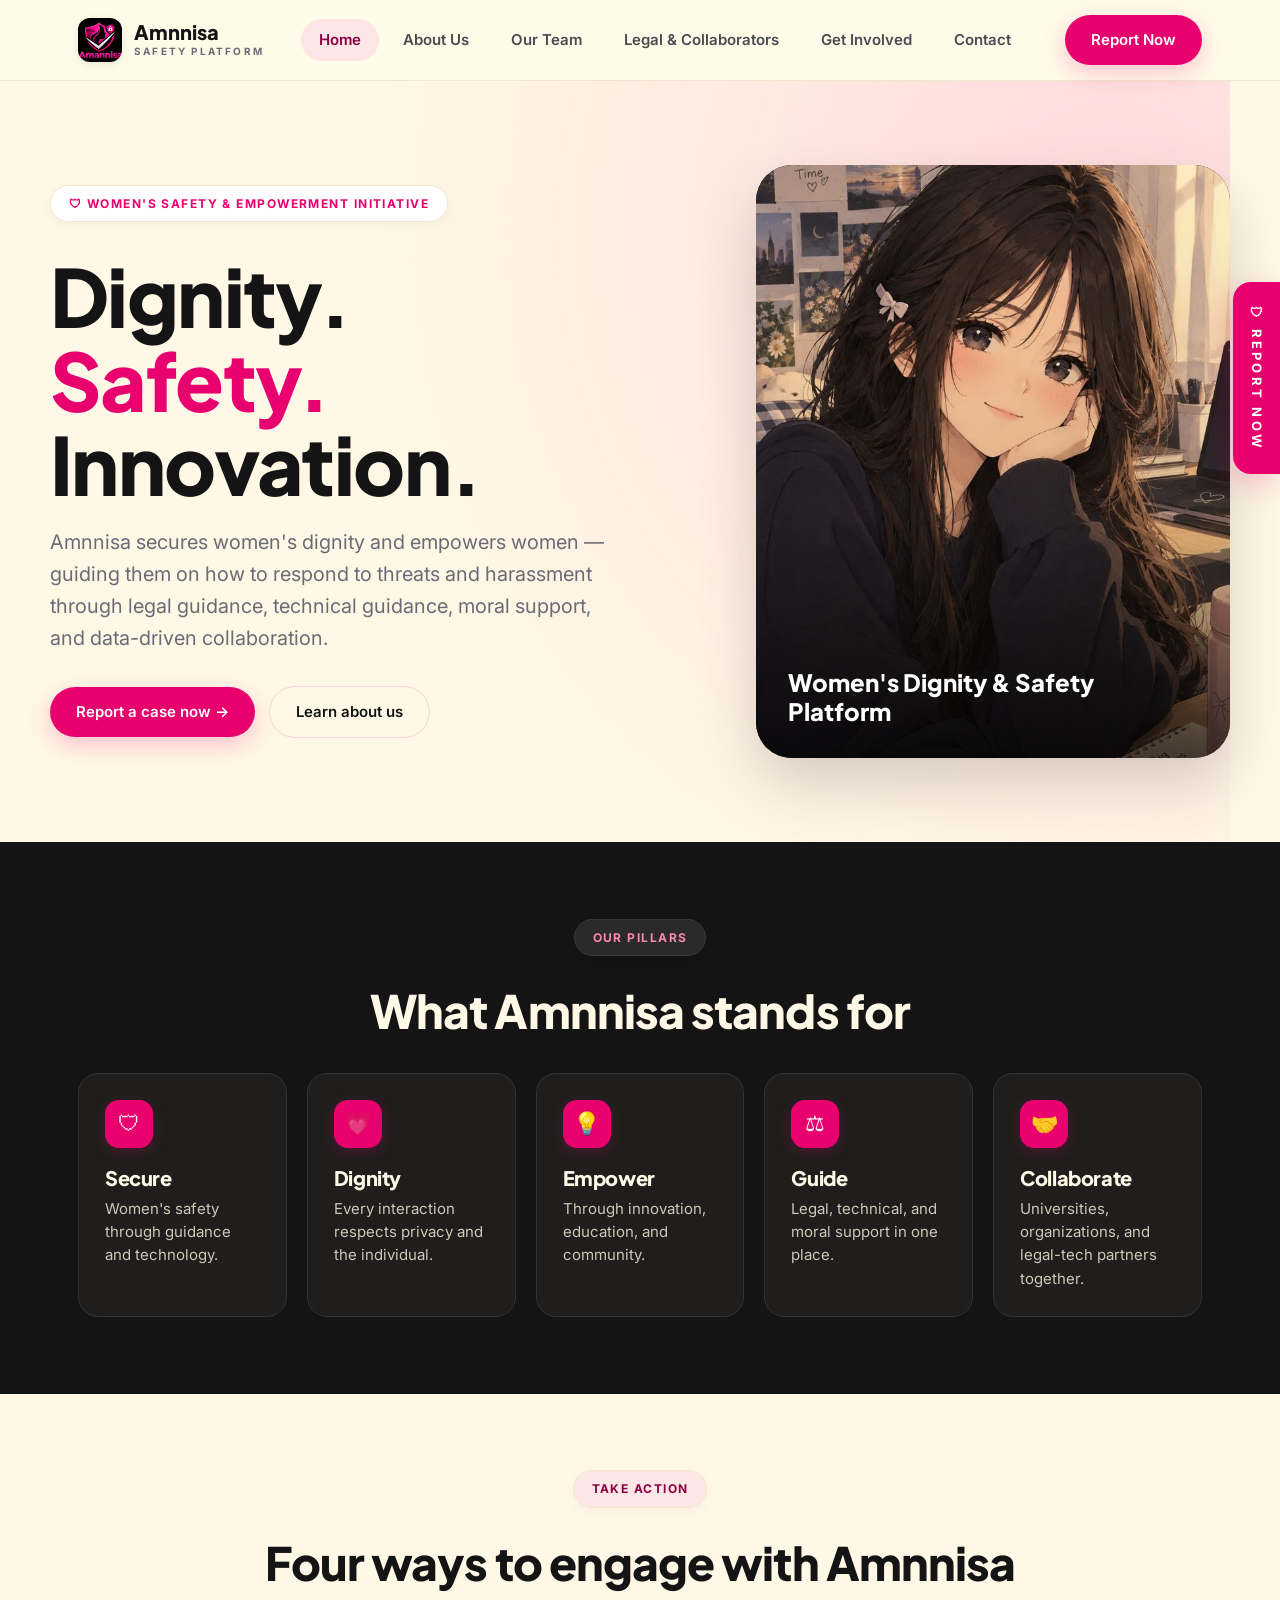
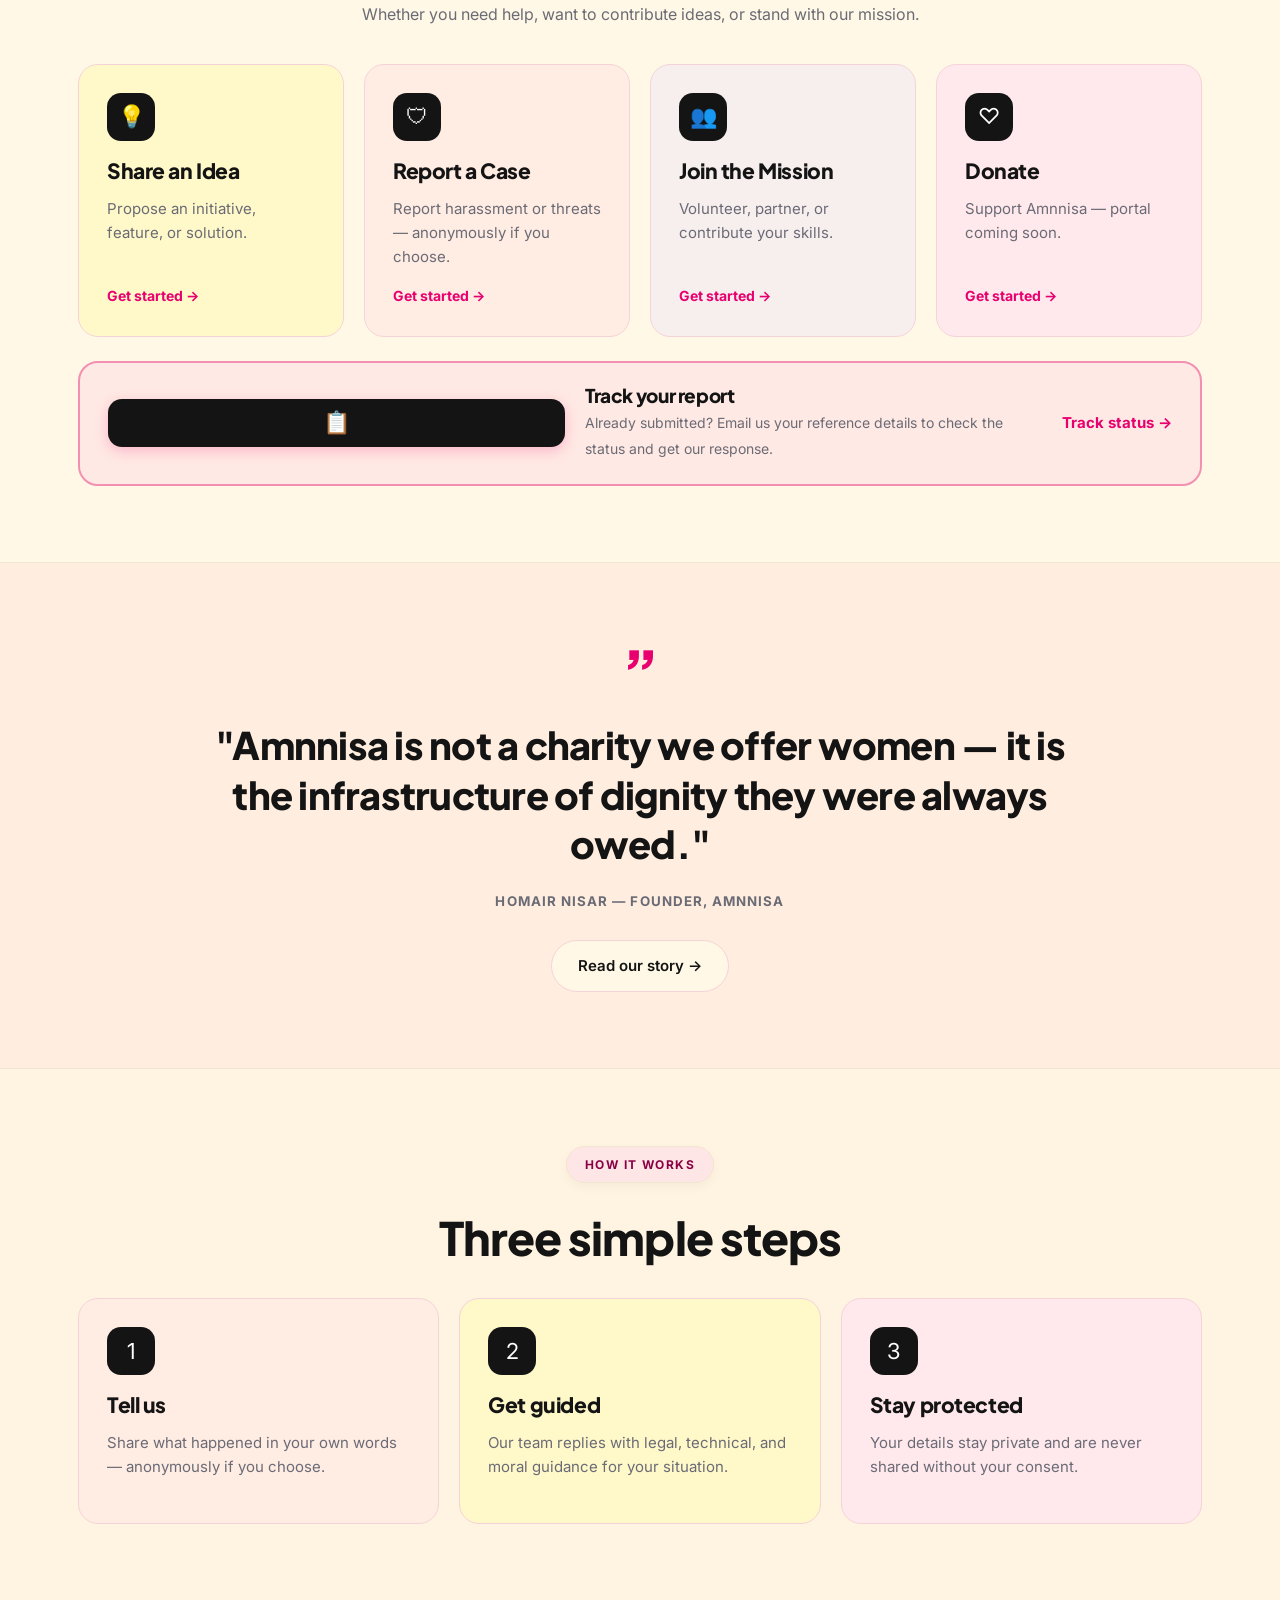
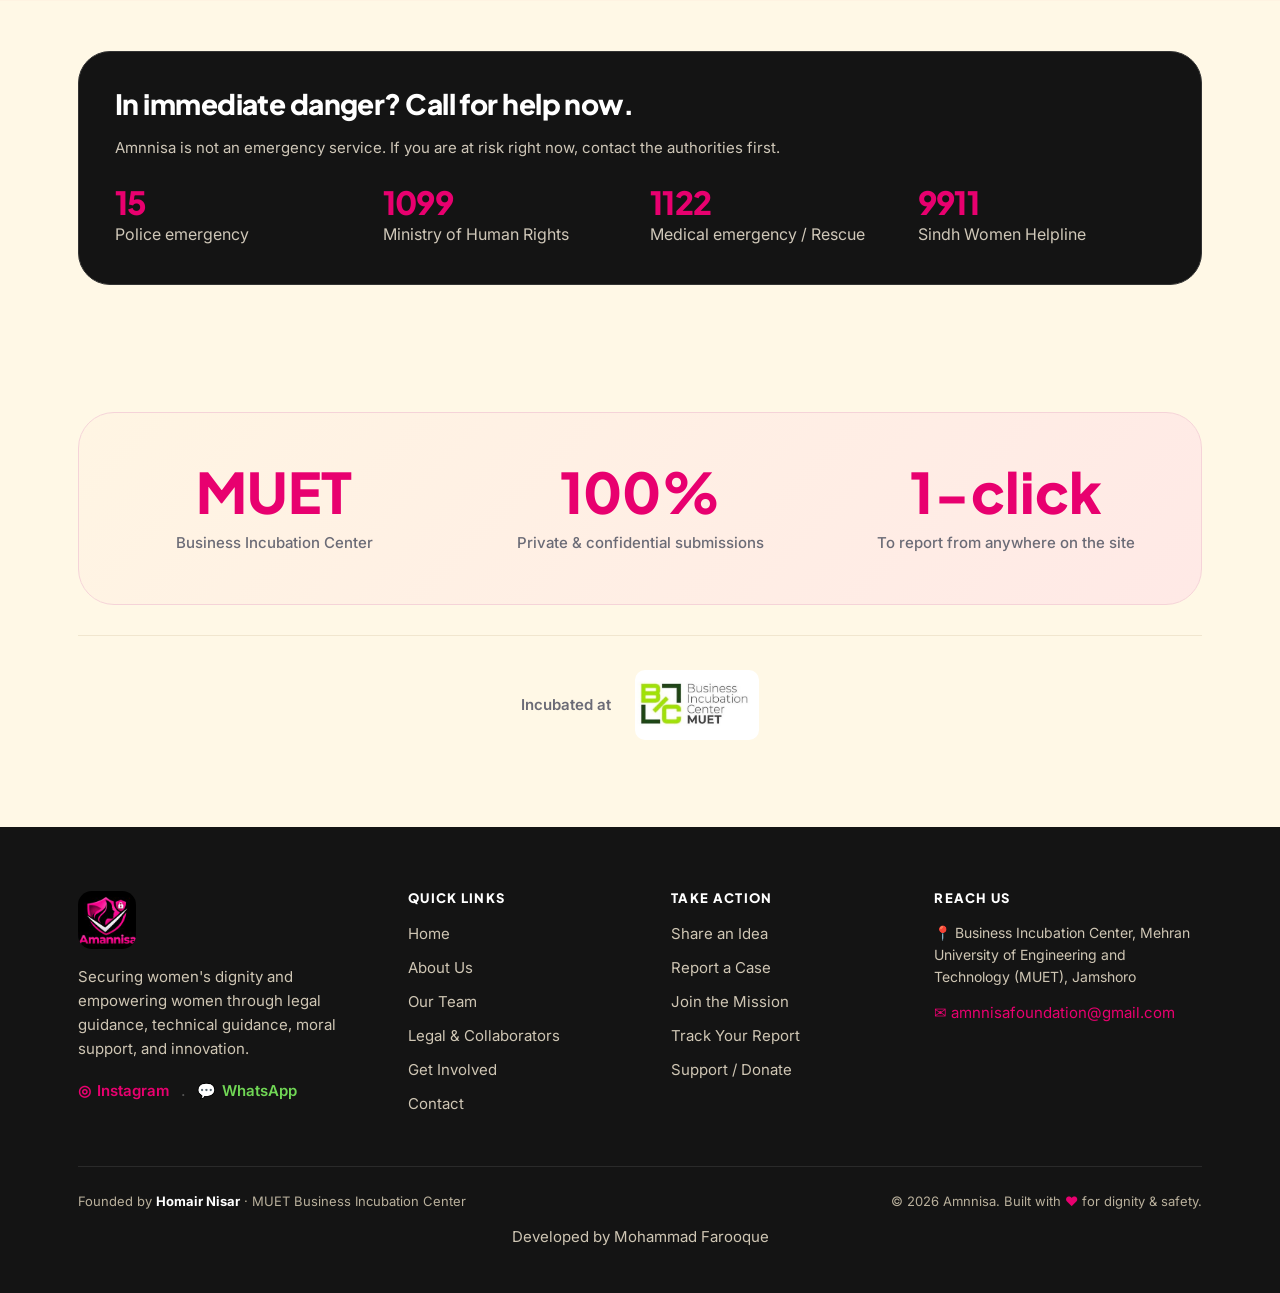
==== index.html @ 07dcab0a "Initial commit: Amnnisa Platform - Theme, Legal Team & Collaborators, Form Handlers & Documentation" ====
<!DOCTYPE html>
<html lang="en">
<head>
    <meta charset="UTF-8">
    <meta name="viewport" content="width=device-width, initial-scale=1.0, viewport-fit=cover">
    <title>Amnnisa — Women's Safety &amp; Empowerment Platform</title>
    <link rel="preconnect" href="https://fonts.googleapis.com">
    <link rel="preconnect" href="https://fonts.gstatic.com" crossorigin>
    <link href="https://fonts.googleapis.com/css2?family=Inter:wght@400;500;600;700&family=Plus+Jakarta+Sans:wght@600;700;800&display=swap" rel="stylesheet">
    <link rel="preconnect" href="https://fonts.googleapis.com">
    <link rel="preconnect" href="https://fonts.gstatic.com" crossorigin>
    <link rel="preload" as="image" href="assets/images/hero.jpg" fetchpriority="high">
    <link rel="stylesheet" href="assets/css/style.css">
</head>
<body>

<a class="screen-reader-text" href="#main-content" style="position:absolute;left:-9999px;top:auto;width:1px;height:1px;overflow:hidden;">Skip to content</a>

<header class="site-header">
    <div class="wrap bar">
        <a class="brand" href="#home" aria-label="Amnnisa Home">
            <img src="assets/images/logo.jpg" alt="Amnnisa Logo" width="44" height="44">
            <span>
                <b>Amnnisa</b>
                <small>SAFETY PLATFORM</small>
            </span>
        </a>

        <nav class="main-nav" id="nav" aria-label="Main Navigation">
            <a href="#home" class="on">Home</a>
            <a href="#about">About Us</a>
            <a href="#team">Our Team</a>
            <a href="#collaborators">Legal &amp; Collaborators</a>
            <a href="#involved">Get Involved</a>
            <a href="#contact">Contact</a>
        </nav>

        <div class="header-actions">
            <a class="btn" href="#report">Report Now</a>
            <button id="menu-toggle" aria-label="Toggle navigation menu" aria-expanded="false" aria-controls="nav">☰</button>
        </div>
    </div>
</header>

<a class="rn" href="#report" aria-label="Report a case securely">
    <span>🛡</span> REPORT NOW
</a>

<svg width="0" height="0" style="position:absolute" aria-hidden="true">
    <symbol id="art" viewBox="0 0 600 200">
        <rect width="600" height="200" rx="32" fill="#ffe1e6"/>
        <circle cx="70" cy="30" r="95" fill="#ffc2d4" opacity=".65"/>
        <circle cx="545" cy="175" r="110" fill="#f9a8c4" opacity=".55"/>
        <circle cx="300" cy="100" r="82" fill="none" stroke="#E8006F" stroke-opacity=".25" stroke-width="2"/>
        <circle cx="300" cy="100" r="62" fill="none" stroke="#E8006F" stroke-opacity=".35" stroke-width="2"/>
        <path d="M300 28 L358 50 V105 C358 140 334 160 300 172 C266 160 242 140 242 105 V50Z" fill="#E8006F"/>
        <path d="M300 134 C270 114 262 100 262 90 a17 17 0 0 1 38 -9 a17 17 0 0 1 38 9 c0 10 -8 24 -38 44z" fill="#fff8e6"/>
        <g fill="#E8006F" opacity=".5">
            <circle cx="150" cy="120" r="6"/>
            <circle cx="185" cy="80" r="4"/>
            <circle cx="450" cy="80" r="6"/>
            <circle cx="415" cy="128" r="4"/>
        </g>
    </symbol>
</svg>

<main id="main-content">
<!-- ==========================================
     PAGE 1: HOME
     ========================================== -->
<div class="pg on" id="p-home">
    <div class="wrap hero">
        <div>
            <span class="pill">🛡 Women's Safety &amp; Empowerment Initiative</span>
            <h1>Dignity.<br><span>Safety.</span><br>Innovation.</h1>
            <p>
                Amnnisa secures women's dignity and empowers women — guiding them on how to respond to threats and harassment through legal guidance, technical guidance, moral support, and data-driven collaboration.
            </p>
            <div class="hero-btns">
                <a class="btn" href="#report">Report a case now →</a>
                <a class="btn o" href="#about">Learn about us</a>
            </div>
        </div>

        <div class="photo-card">
            <img src="assets/images/hero.jpg" alt="Amnnisa Women's Safety Platform" fetchpriority="high" loading="eager" decoding="async" width="600" height="750">
            <div class="photo-card-overlay">
                <span>Women's Dignity &amp; Safety Platform</span>
            </div>
        </div>
    </div>

    <!-- 5 Pillars Section -->
    <section class="dark">
        <div class="wrap tc">
            <span class="pill">Our Pillars</span>
            <h2>What Amnnisa stands for</h2>
            
            <div class="g g5" style="text-align: left; margin-top: 36px;">
                <div class="pc">
                    <div class="ic">🛡</div>
                    <h3>Secure</h3>
                    <p>Women's safety through guidance and technology.</p>
                </div>
                <div class="pc">
                    <div class="ic">💗</div>
                    <h3>Dignity</h3>
                    <p>Every interaction respects privacy and the individual.</p>
                </div>
                <div class="pc">
                    <div class="ic">💡</div>
                    <h3>Empower</h3>
                    <p>Through innovation, education, and community.</p>
                </div>
                <div class="pc">
                    <div class="ic">⚖</div>
                    <h3>Guide</h3>
                    <p>Legal, technical, and moral support in one place.</p>
                </div>
                <div class="pc">
                    <div class="ic">🤝</div>
                    <h3>Collaborate</h3>
                    <p>Universities, organizations, and legal-tech partners together.</p>
                </div>
            </div>
        </div>
    </section>

    <!-- 4 Action Cards Section -->
    <section>
        <div class="wrap">
            <div class="tc">
                <span class="pill" style="background:#ffe6e6;color:#8a0044">Take Action</span>
                <h2>Four ways to engage with Amnnisa</h2>
                <p style="color:var(--mut);max-width:580px;margin:0 auto 36px">
                    Whether you need help, want to contribute ideas, or stand with our mission.
                </p>
            </div>

            <div class="g g4">
                <a class="card c1" href="#involved:idea">
                    <div class="ic">💡</div>
                    <h3>Share an Idea</h3>
                    <p>Propose an initiative, feature, or solution.</p>
                    <b class="a">Get started →</b>
                </a>
                <a class="card c2" href="#involved:case">
                    <div class="ic">🛡</div>
                    <h3>Report a Case</h3>
                    <p>Report harassment or threats — anonymously if you choose.</p>
                    <b class="a">Get started →</b>
                </a>
                <a class="card c3" href="#involved:join">
                    <div class="ic">👥</div>
                    <h3>Join the Mission</h3>
                    <p>Volunteer, partner, or contribute your skills.</p>
                    <b class="a">Get started →</b>
                </a>
                <a class="card c4" href="#involved:donate">
                    <div class="ic">♡</div>
                    <h3>Donate</h3>
                    <p>Support Amnnisa — portal coming soon.</p>
                    <b class="a">Get started →</b>
                </a>
            </div>

            <!-- Incident tracking row -->
            <a class="track" href="#involved:track">
                <div class="ic">📋</div>
                <div class="track-content">
                    <h3>Track your report</h3>
                    <span style="color:var(--mut)">Already submitted? Email us your reference details to check the status and get our response.</span>
                </div>
                <b class="a" style="color:var(--pink)">Track status →</b>
            </a>
        </div>
    </section>

    <!-- Founder Quote Section -->
    <section class="quote">
        <div class="wrap">
            <div class="h" style="font-size:64px;color:var(--pink);line-height:1">”</div>
            <h2>"Amnnisa is not a charity we offer women — it is the infrastructure of dignity they were always owed."</h2>
            <small style="letter-spacing:.08em;font-weight:700;color:var(--mut);text-transform:uppercase">
                HOMAIR NISAR — FOUNDER, AMNNISA
            </small>
            <br><br>
            <a class="btn o" href="#about">Read our story →</a>
        </div>
    </section>

    <!-- Three simple steps -->
    <section style="background:#fff3e2">
        <div class="wrap tc">
            <span class="pill" style="background:#ffe6e6;color:#8a0044">How it works</span>
            <h2>Three simple steps</h2>

            <div class="g g3" style="text-align:left;margin-top:34px">
                <div class="card c2" style="cursor:default">
                    <div class="ic">1</div>
                    <h3>Tell us</h3>
                    <p>Share what happened in your own words — anonymously if you choose.</p>
                </div>
                <div class="card c1" style="cursor:default">
                    <div class="ic">2</div>
                    <h3>Get guided</h3>
                    <p>Our team replies with legal, technical, and moral guidance for your situation.</p>
                </div>
                <div class="card c4" style="cursor:default">
                    <div class="ic">3</div>
                    <h3>Stay protected</h3>
                    <p>Your details stay private and are never shared without your consent.</p>
                </div>
            </div>
        </div>
    </section>

    <!-- Emergency Hotlines Notice -->
    <section style="padding: 50px 0">
        <div class="wrap">
            <div class="pc" style="background:var(--ink);border-radius:32px;padding:36px">
                <h3 style="font-size: clamp(22px, 3vw, 28px); color: #fff;">In immediate danger? Call for help now.</h3>
                <p style="margin: 8px 0 24px; color: #cfc7b8;">
                    Amnnisa is not an emergency service. If you are at risk right now, contact the authorities first.
                </p>
                <div class="g g4" style="grid-template-columns: repeat(auto-fit, minmax(200px, 1fr));">
                    <div>
                        <b class="h" style="font-size:32px;color:var(--pink)">15</b><br>
                        <span style="color:#cfc7b8">Police emergency</span>
                    </div>
                    <div>
                        <b class="h" style="font-size:32px;color:var(--pink)">1099</b><br>
                        <span style="color:#cfc7b8">Ministry of Human Rights</span>
                    </div>
                    <div>
                        <b class="h" style="font-size:32px;color:var(--pink)">1122</b><br>
                        <span style="color:#cfc7b8">Medical emergency / Rescue</span>
                    </div>
                    <div>
                        <b class="h" style="font-size:32px;color:var(--pink)">9911</b><br>
                        <span style="color:#cfc7b8">Sindh Women Helpline</span>
                    </div>
                </div>
            </div>
        </div>
    </section>

    <!-- Stats & Incubation -->
    <section>
        <div class="wrap">
            <div class="stats">
                <div>
                    <b>MUET</b>
                    <span>Business Incubation Center</span>
                </div>
                <div>
                    <b>100%</b>
                    <span>Private &amp; confidential submissions</span>
                </div>
                <div>
                    <b>1-click</b>
                    <span>To report from anywhere on the site</span>
                </div>
            </div>

            <div class="inc">
                <span>Incubated at</span>
                <img src="assets/images/bic-incubator.jpg" alt="Business Incubation Center, MUET Jamshoro" height="70">
            </div>
        </div>
    </section>
</div>

<!-- ==========================================
     PAGE 2: ABOUT US
     ========================================== -->
<div class="pg" id="p-about">
    <div class="wrap">
        <div class="ph">
            <span class="pill">About Us</span>
            <h1>Securing women's dignity</h1>
            <p>
                Amnnisa is a women's safety and empowerment initiative guiding women on how to respond to threats and harassment through legal, technical, and moral support. Founded by Homair Nisar and incubated at the MUET Business Incubation Center, Jamshoro. We combine empathetic guidance, technical countermeasures, and data-backed advocacy so no woman feels alone or unprotected.
            </p>
        </div>

        <div class="g g3" style="margin: 40px 0;">
            <div class="pc" style="background:#fff3e8;border-color:var(--line)">
                <div class="ic">⚖</div>
                <h3>Legal guidance</h3>
                <p style="color:var(--mut)">Clear direction on rights and the steps to take under the law.</p>
            </div>
            <div class="pc" style="background:#fff3e8;border-color:var(--line)">
                <div class="ic">💻</div>
                <h3>Technical guidance</h3>
                <p style="color:var(--mut)">Practical help for digital safety, account security, and evidence preservation.</p>
            </div>
            <div class="pc" style="background:#fff3e8;border-color:var(--line)">
                <div class="ic">💗</div>
                <h3>Moral support</h3>
                <p style="color:var(--mut)">A private, respectful space to be heard without judgment or exposure.</p>
            </div>
        </div>

        <!-- FAQ Accordion -->
        <div style="max-width:800px;margin:0 auto;padding-bottom:60px">
            <h2 class="tc" style="font-size:34px;margin-bottom:24px">Common questions</h2>
            
            <details class="box">
                <summary>Is my report really private?</summary>
                <p>Yes. You can report completely anonymously, and your identity is never exposed or shared without your explicit consent.</p>
            </details>

            <details class="box">
                <summary>Do I need proof to report?</summary>
                <p>No. Proof helps strengthen your case, but you can report first and our team will guide you on how to safely gather and preserve evidence.</p>
            </details>

            <details class="box">
                <summary>Is Amnnisa an emergency service?</summary>
                <p>No. If you are in immediate physical danger, please call police emergency 15 or 1122 right away before reaching out to us.</p>
            </details>

            <details class="box">
                <summary>Who can join the mission?</summary>
                <p>Students, volunteers, lawyers, technologists, and organizations passionate about women's safety are welcome to apply via our Get Involved section.</p>
            </details>
        </div>
    </div>
</div>

<!-- ==========================================
     PAGE 3: OUR TEAM
     ========================================== -->
<div class="pg" id="p-team">
    <div class="wrap">
        <div class="ph">
            <span class="pill">Our Team</span>
            <h1>The people behind Amnnisa</h1>
            <p>Students and professionals working together for women's dignity and safety.</p>
        </div>

        <!-- Founder & Vision Spotlight -->
        <div class="fnd">
            <div class="im">
                <img src="assets/images/founder-homair-nisar.jpg" alt="Homair Nisar - Founder, Amnnisa">
            </div>
            <div>
                <span class="pill" style="background:#ffe1e6">Founder &amp; Vision</span>
                <h2>Homair Nisar</h2>
                <b style="color:var(--pink);display:block;margin-bottom:12px;font-size:16px;">Founder, Amnnisa</b>
                <p>
                    Homair Nisar founded Amnnisa with a single conviction: that every woman deserves to walk through life with dignity, safety, and the full backing of her community. As a student-leader incubated at the MUET Business Incubation Center, he envisions Amnnisa as a bridge between immediate protection and systemic change — leveraging technology, legal literacy, and empathetic care to rewrite how society responds to harassment.
                </p>
            </div>
        </div>

        <!-- 6 Co-Founders Team Grid -->
        <div class="tm" style="padding-bottom: 60px;">
            <div class="tm-card">
                <div class="im">
                    <img src="assets/images/team-aliza-shah.jpg" alt="Aliza Shah">
                </div>
                <h3>Aliza Shah</h3>
                <p>Co-Founder</p>
                <small>Marketing &amp; PR</small>
            </div>

            <div class="tm-card">
                <div class="im">
                    <img src="assets/images/team-shanze-fatima.jpg" alt="Shanze Fatima">
                </div>
                <h3>Shanze Fatima</h3>
                <p>Co-Founder</p>
                <small>Legal &amp; Harassment Support</small>
            </div>

            <div class="tm-card">
                <div class="im">
                    <img src="assets/images/team-emaan-muneer.jpg" alt="Emaan Muneer">
                </div>
                <h3>Emaan Muneer</h3>
                <p>Co-Founder</p>
                <small>Team Management</small>
            </div>

            <div class="tm-card">
                <div class="im">
                    <img src="assets/images/team-khadija-soomro.jpg" alt="Khadija Soomro">
                </div>
                <h3>Khadija Soomro</h3>
                <p>Co-Founder</p>
                <small>Finance &amp; Logistics</small>
            </div>

            <div class="tm-card">
                <div class="im">
                    <img src="assets/images/team-humna-irfan.jpg" alt="Humna Irfan">
                </div>
                <h3>Humna Irfan</h3>
                <p>Co-Founder</p>
                <small>Chief Operating Officer</small>
            </div>

            <div class="tm-card">
                <div class="im">
                    <img src="assets/images/team-amna-korai.jpg" alt="Amna Korai">
                </div>
                <h3>Amna Korai</h3>
                <p>Co-Founder</p>
                <small>Social Media</small>
            </div>
        </div>

        <!-- Link to Legal Support & Collaborators -->
        <div style="text-align: center; margin-top: 10px; margin-bottom: 50px;">
            <a class="btn o" href="#collaborators" style="display: inline-flex; align-items: center; gap: 8px;">
                <span>⚖</span> Meet Our Legal Team &amp; Collaborators →
            </a>
        </div>
    </div>
</div>

<!-- ==========================================
     PAGE 3B: LEGAL TEAM, TEAM MEMBERS & COLLABORATORS
     ========================================== -->
<div class="pg" id="p-collaborators">
    <div class="wrap" style="padding-top: 40px; padding-bottom: 70px;">
        <div class="ph">
            <span class="pill">Legal &amp; Collaborators</span>
            <h1>Legal Support, Team &amp; Collaborators</h1>
            <p>Trusted advocates, dedicated society members, and collaborative partners advancing women's safety together.</p>
        </div>

        <div class="amn-jump-nav" aria-label="Section Quick Links">
            <a href="#legal-team" class="amn-jump-pill">⚖ Legal Team</a>
            <a href="#team-members" class="amn-jump-pill">👥 Team Members</a>
            <a href="#collaborators-section" class="amn-jump-pill">🤝 Collaborators</a>
        </div>

        <div class="amn-wrap">
            <!-- LEGAL TEAM -->
            <section class="amn-sec" id="legal-team">
                <span class="amn-tag">Legal Team</span>
                <h2>Legal Support <span>You Can Trust</span></h2>
                <p class="amn-sub">Our legal team guides survivors through reporting, rights and next steps with care, confidentiality and respect.</p>

                <div class="amn-grid amn-grid-legal">
                    <div class="amn-card">
                        <div class="amn-av">
                            <img src="assets/images/rabia.png" alt="Rabia Samo" loading="lazy" decoding="async" width="96" height="96">
                        </div>
                        <h3>Rabia Samo</h3>
                        <div class="amn-role">Advocate</div>
                        <p>15+ years of experience handling harassment cases.</p>
                    </div>
                    <div class="amn-card">
                        <div class="amn-av">
                            <img src="assets/images/afsheen.png" alt="Afsheen Naz Bhutto" loading="lazy" decoding="async" width="96" height="96">
                        </div>
                        <h3>Afsheen Naz Bhutto</h3>
                        <div class="amn-role">Advocate</div>
                        <p>15+ years of experience handling harassment cases.</p>
                    </div>
                </div>
                <div class="amn-note">
                    <span style="font-size: 20px; line-height: 1;">🛡️</span>
                    <div>
                        <strong>Confidential &amp; Safe:</strong> Amnnisa provides legal guidance and support. Every report is handled confidentially.
                    </div>
                </div>
            </section>

            <!-- TEAM MEMBERS -->
            <section class="amn-sec" id="team-members">
                <span class="amn-tag">Team Members</span>
                <h2>The People <span>Behind Amnnisa</span></h2>
                <p class="amn-sub">Dedicated members who volunteer their time, skills and heart to make women safer.</p>
                <div class="amn-grid">
                    <div class="amn-card">
                        <div class="amn-av">
                            <img src="assets/images/paras.png" alt="Paras Bhutto" loading="lazy" decoding="async" width="96" height="96">
                        </div>
                        <h3>Paras Bhutto</h3>
                        <div class="amn-role">Team Member</div>
                        <p>Official Amnnisa Society member</p>
                    </div>
                    <div class="amn-card">
                        <div class="amn-av">
                            <img src="assets/images/huzaifa.png" alt="Huzaifa Junejo" loading="lazy" decoding="async" width="96" height="96">
                        </div>
                        <h3>Huzaifa Junejo</h3>
                        <div class="amn-role">Team Member</div>
                        <p>Official Amnnisa Society member</p>
                    </div>
                    <div class="amn-card">
                        <div class="amn-av">
                            <img src="assets/images/umar.png" alt="Umar Qureshi" loading="lazy" decoding="async" width="96" height="96">
                        </div>
                        <h3>Umar Qureshi</h3>
                        <div class="amn-role">Team Member</div>
                        <p>Official Amnnisa Society member</p>
                    </div>
                    <div class="amn-card">
                        <div class="amn-av">
                            <img src="assets/images/younis.png" alt="Syed Younis Shah" loading="lazy" decoding="async" width="96" height="96">
                        </div>
                        <h3>Syed Younis Shah</h3>
                        <div class="amn-role">Team Member</div>
                        <p>Official Amnnisa Society member</p>
                    </div>
                    <div class="amn-card">
                        <div class="amn-av">
                            <img src="assets/images/aina.png" alt="Aina Syed" loading="lazy" decoding="async" width="96" height="96">
                        </div>
                        <h3>Aina Syed</h3>
                        <div class="amn-role">Team Member</div>
                        <p>Official Amnnisa Society member</p>
                    </div>
                </div>
            </section>

            <!-- COLLABORATORS -->
            <section class="amn-sec" id="collaborators-section">
                <span class="amn-tag">Collaborators</span>
                <h2>Our <span>Partners &amp; Collaborators</span></h2>
                <p class="amn-sub">Organizations and institutions that support Amnnisa's mission.</p>
                <div class="amn-collab">
                    <div class="amn-logo">
                        <img src="assets/images/draftify.png" alt="Draftify" loading="lazy" decoding="async" width="170" height="85" style="border-radius:18px">
                        <b>Draftify</b>
                        <small>Strategic Partner</small>
                    </div>
                    <div class="amn-logo">
                        <img src="assets/images/women.png" alt="WomenWheelz" loading="lazy" decoding="async" width="170" height="85">
                        <b>WomenWheelz</b>
                        <small>Collaborator &amp; Mobility Partner</small>
                    </div>
                    <div class="amn-logo">
                        <img src="assets/images/yen.png" alt="YEN" loading="lazy" decoding="async" width="170" height="85">
                        <b>YEN</b>
                        <small>Youth Empowerment Network</small>
                    </div>
                </div>
            </section>
        </div>
    </div>
</div>

<!-- ==========================================
     PAGE 4: GET INVOLVED
     ========================================== -->
<div class="pg" id="p-involved">
    <div class="wrap">
        <div class="ph">
            <span class="pill">Get Involved</span>
            <h1>Take a private, secure step</h1>
            <svg class="art" viewBox="0 0 600 200" role="img" aria-label="Shield and heart illustration" style="width:100%;max-width:760px;display:block;margin:28px auto 0;">
                <use href="#art"/>
            </svg>
        </div>

        <div class="tabs" id="tabs">
            <div class="tab on" data-t="idea">💡 Share an Idea</div>
            <div class="tab" data-t="case">🛡 Report a Case</div>
            <div class="tab" data-t="track">🔍 Track your Report</div>
            <div class="tab" data-t="join">👥 Join the Mission</div>
            <div class="tab" data-t="donate">♡ Donate</div>
        </div>

        <div id="panels" style="padding-bottom: 70px;">
            <!-- Tab 1: Share an Idea -->
            <div class="box" data-p="idea">
                <h2>Share an Idea</h2>
                <p>Have an initiative, feature, or solution in mind? Share it with us — anonymously if you prefer.</p>
                <form data-sub="Amnnisa – New idea">
                    <div class="an">
                        <span>
                            <b>Submit anonymously</b>
                            <small>Hide your name and contact from this submission.</small>
                        </span>
                        <input type="checkbox" name="_anon" aria-label="Submit anonymously">
                    </div>
                    <div class="fr">
                        <div>
                            <label>Name (optional)</label>
                            <input name="Name" placeholder="Your name">
                        </div>
                        <div>
                            <label>Email or contact</label>
                            <input name="Contact" placeholder="you@example.com">
                        </div>
                    </div>
                    <label>Idea category *</label>
                    <select name="Category" required>
                        <option value="">Choose a category</option>
                        <option>New feature</option>
                        <option>Awareness / education</option>
                        <option>Partnership</option>
                        <option>Other</option>
                    </select>
                    <label>Describe your idea *</label>
                    <textarea name="Idea" required placeholder="Share your idea, suggestion, or proposal in detail..."></textarea>
                    <br><br>
                    <button type="submit" class="btn full">Send idea</button>
                </form>
            </div>

            <!-- Tab 2: Report a Case -->
            <div class="box hide" data-p="case">
                <h2>Report a Case</h2>
                <p>Report harassment or threats. Your identity is protected by default.</p>
                <form data-sub="Amnnisa – Case report">
                    <div class="an">
                        <span>
                            <b>Report anonymously</b>
                            <small>No name or contact will be included — strongly recommended.</small>
                        </span>
                        <input type="checkbox" name="_anon" aria-label="Report anonymously">
                    </div>
                    <div class="fr">
                        <div>
                            <label>Name (optional)</label>
                            <input name="Name" placeholder="Your name">
                        </div>
                        <div>
                            <label>Contact (optional)</label>
                            <input name="Contact" placeholder="Email or phone">
                        </div>
                        <div>
                            <label>Type of incident *</label>
                            <select name="Incident type" required>
                                <option value="">Select type</option>
                                <option>Online harassment</option>
                                <option>Workplace / campus harassment</option>
                                <option>Stalking</option>
                                <option>Threats</option>
                                <option>Blackmail / extortion</option>
                                <option>Other</option>
                            </select>
                        </div>
                        <div>
                            <label>Urgency level</label>
                            <select name="Urgency">
                                <option value="">Select urgency</option>
                                <option>Low</option>
                                <option>Medium</option>
                                <option>High</option>
                                <option>Emergency</option>
                            </select>
                        </div>
                    </div>
                    <label>Location / Institution (optional)</label>
                    <input name="Location" placeholder="e.g. MUET Jamshoro, Online, Workplace name">
                    <label>What happened? *</label>
                    <textarea name="What happened" required placeholder="Describe the incident in your own words. Include dates and any context that helps us guide you..."></textarea>
                    <p style="font-size:13px;color:var(--mut);margin-top:8px">
                        📎 Have proof? Attach images, screenshots, or documents to the email that opens.
                    </p>
                    <div class="conf">
                        <b>Confidentiality guaranteed.</b> Reports are private. Your identity is never exposed without your explicit consent.
                    </div>
                    <button type="submit" class="btn full">🛡 Submit report securely</button>
                </form>
            </div>

            <!-- Tab 3: Track Report -->
            <div class="box hide" data-p="track">
                <h2>Track your private thread</h2>
                <p>Enter the reference details from your submission. We'll email you the status and any replies from our team.</p>
                <form data-sub="Amnnisa – Status request">
                    <label>Your reference (or the date and type of your report)</label>
                    <input name="Reference" required placeholder="AN-XXXX-XXXX">
                    <label>Your email *</label>
                    <input type="email" name="Reply to" required placeholder="you@example.com">
                    <br><br>
                    <button type="submit" class="btn full">Request update</button>
                </form>
            </div>

            <!-- Tab 4: Join the Mission -->
            <div class="box hide" data-p="join">
                <h2>Join the Mission</h2>
                <p>Volunteer, partner, or contribute your skills to Amnnisa.</p>
                <form data-sub="Amnnisa – Join the mission">
                    <div class="fr">
                        <div>
                            <label>Name *</label>
                            <input name="Name" required placeholder="Your full name">
                        </div>
                        <div>
                            <label>Email *</label>
                            <input type="email" name="Email" required placeholder="you@example.com">
                        </div>
                        <div>
                            <label>Phone</label>
                            <input name="Phone" placeholder="+92 3XX XXXXXXX">
                        </div>
                        <div>
                            <label>University / Organization</label>
                            <input name="Organization" placeholder="e.g. MUET, Sindh University">
                        </div>
                    </div>
                    <label>Area of interest</label>
                    <select name="Interest">
                        <option value="">How would you like to help?</option>
                        <option>Volunteer</option>
                        <option>Partnership</option>
                        <option>Tech / development</option>
                        <option>Legal support</option>
                        <option>Awareness / media</option>
                    </select>
                    <label>Tell us more</label>
                    <textarea name="Message" placeholder="Tell us about your background, skills, and why you want to support Amnnisa..."></textarea>
                    <br><br>
                    <button type="submit" class="btn full">Send application</button>
                </form>
            </div>

            <!-- Tab 5: Donate -->
            <div class="box hide" data-p="donate" style="text-align:center">
                <div class="ic" style="margin:auto auto 16px">♡</div>
                <span class="pill">Coming soon</span>
                <h2 style="margin:14px 0 8px">Donate</h2>
                <p style="max-width:540px;margin:0 auto 24px">
                    Our secure donation portal is being prepared. Leave your email and we'll notify you the moment it goes live so you can support our mission.
                </p>
                <form data-sub="Amnnisa – Donation notify" style="max-width:420px;margin:auto;text-align:left">
                    <label>Email</label>
                    <input type="email" name="Email" required placeholder="you@example.com">
                    <br><br>
                    <button type="submit" class="btn full">Notify me</button>
                </form>
            </div>
        </div>
    </div>
</div>

<!-- ==========================================
     PAGE 5: CONTACT
     ========================================== -->
<div class="pg" id="p-contact">
    <div class="wrap">
        <div class="ph">
            <span class="pill">Contact</span>
            <h1>Get in touch</h1>
            <svg class="art" viewBox="0 0 600 200" role="img" aria-label="Shield and heart illustration" style="width:100%;max-width:760px;display:block;margin:28px auto 0;">
                <use href="#art"/>
            </svg>
        </div>

        <div class="cg" style="padding: 36px 0 70px;">
            <div class="box" style="margin:0;max-width:none">
                <h2>Send a message</h2>
                <p>Name is optional — leave it blank to stay anonymous.</p>
                <form data-sub="Amnnisa – Contact message">
                    <div class="fr">
                        <div>
                            <label>Name (optional)</label>
                            <input name="Name" placeholder="Your name">
                        </div>
                        <div>
                            <label>Email *</label>
                            <input type="email" name="Email" required placeholder="you@example.com">
                        </div>
                    </div>
                    <label>Message *</label>
                    <textarea name="Message" required placeholder="How can we help? Tell us what you need or what questions you have..."></textarea>
                    <br><br>
                    <button type="submit" class="btn full">🛡 Send securely</button>
                </form>
            </div>

            <div>
                <a class="ci" style="background:#ffece3" href="https://www.instagram.com/amannisa_pk" target="_blank" rel="noopener noreferrer">
                    <div class="ic">◎</div>
                    <div>
                        <b>Instagram</b><br>
                        <span style="color:var(--pink)">@amannisa_pk</span>
                    </div>
                </a>

                <a class="ci" style="background:#f4ffe9" href="https://whatsapp.com/channel/0029Vb7sh2jI7BeKLp1uf13O" target="_blank" rel="noopener noreferrer">
                    <div class="ic">💬</div>
                    <div>
                        <b>WhatsApp Channel</b><br>
                        <span style="color:#25d366;font-weight:600">Join our channel</span>
                    </div>
                </a>

                <div class="ci" style="flex-direction:column;align-items:flex-start">
                    <div class="ic" style="background:#ffe6e6">✉</div>
                    <b>Email</b>
                    <a style="color:var(--pink);word-break:break-all;" href="mailto:amnnisafoundation@gmail.com">amnnisafoundation@gmail.com</a>
                </div>

                <div class="ci dk">
                    <div class="ic">📍</div>
                    <b>Location</b>
                    <span style="color:#cfc6b4;font-size:14px;line-height:1.5;margin-top:4px;">
                        Business Incubation Center, Mehran University of Engineering and Technology (MUET), Jamshoro
                    </span>
                </div>
            </div>
        </div>
    </div>
</div>

</main>

<footer class="site-footer">
    <div class="wrap">
        <div class="fg">
            <div>
                <img class="footer-logo" src="assets/images/logo.jpg" alt="Amnnisa Logo" width="58" height="58">
                <p style="font-size: 15px; line-height: 1.6; color: #cfc6b4; margin-bottom: 18px;">
                    Securing women's dignity and empowering women through legal guidance, technical guidance, moral support, and innovation.
                </p>
                <div style="display: flex; gap: 12px; align-items: center;">
                    <a href="https://www.instagram.com/amannisa_pk" target="_blank" rel="noopener noreferrer" style="display: inline-flex; align-items: center; gap: 6px; color: var(--pink); font-weight: 600;">
                        <span>◎</span> Instagram
                    </a>
                    <span style="color: #555;">·</span>
                    <a href="https://whatsapp.com/channel/0029Vb7sh2jI7BeKLp1uf13O" target="_blank" rel="noopener noreferrer" style="display: inline-flex; align-items: center; gap: 6px; color: #70d655; font-weight: 600;">
                        <span>💬</span> WhatsApp
                    </a>
                </div>
            </div>

            <div>
                <h4>Quick Links</h4>
                <a href="#home">Home</a>
                <a href="#about">About Us</a>
                <a href="#team">Our Team</a>
                <a href="#collaborators">Legal &amp; Collaborators</a>
                <a href="#involved">Get Involved</a>
                <a href="#contact">Contact</a>
            </div>

            <div>
                <h4>Take Action</h4>
                <a href="#involved:idea">Share an Idea</a>
                <a href="#involved:case">Report a Case</a>
                <a href="#involved:join">Join the Mission</a>
                <a href="#involved:track">Track Your Report</a>
                <a href="#involved:donate">Support / Donate</a>
            </div>

            <div>
                <h4>Reach Us</h4>
                <p style="font-size: 14px; color: #cfc6b4; line-height: 1.6; margin-bottom: 12px;">
                    📍 Business Incubation Center, Mehran University of Engineering and Technology (MUET), Jamshoro
                </p>
                <a href="mailto:amnnisafoundation@gmail.com" style="color: var(--pink); word-break: break-all;">
                    ✉ amnnisafoundation@gmail.com
                </a>
            </div>
        </div>

        <div class="fb">
            <span>
                Founded by <strong style="color: #ffffff;">Homair Nisar</strong> · MUET Business Incubation Center
            </span>
            <span>
                &copy; 2026 Amnnisa. Built with <span style="color: var(--pink);">&hearts;</span> for dignity &amp; safety.
            </span>
        </div>
        <div style="text-align: center; margin-top: 14px; padding-bottom: 6px;">
            <a href="https://www.linkedin.com/in/mohammadfarooque/" target="_blank" rel="noopener noreferrer" class="dev-credit">
                Developed by Mohammad Farooque
            </a>
        </div>
    </div>
</footer>

<script src="assets/js/main.js"></script>
</body>
</html>
---- assets/css/style.css ----
/* ==========================================================================
   Amannisa Platform Stylesheet - Fully Responsive
   ========================================================================== */

:root {
  --pink: #E8006F;
  --pink-hover: #c9005f;
  --pink-soft: #ffe6e6;
  --pink-light: #fff0f5;
  --pink-glow: rgba(232, 0, 111, 0.22);
  --bg: #FFF8E6;
  --bg-card: #FFF3E3;
  --bg-alt: #fff3e2;
  --ink: #141414;
  --ink-light: #1f1e1c;
  --mut: #6b6b76;
  --line: #f5d3d8;
  --line-light: #f1e6cf;
  --soft: #FFE6E6;
  --white: #ffffff;
  --font-sans: 'Inter', -apple-system, BlinkMacSystemFont, 'Segoe UI', Roboto, Helvetica, Arial, sans-serif;
  --font-display: 'Plus Jakarta Sans', 'Inter', -apple-system, BlinkMacSystemFont, sans-serif;
  --header-height: 80px;
  --radius-sm: 12px;
  --radius-md: 20px;
  --radius-lg: 28px;
  --radius-full: 9999px;
  --shadow-sm: 0 4px 12px rgba(0, 0, 0, 0.04);
  --shadow-md: 0 10px 30px rgba(0, 0, 0, 0.07);
  --shadow-lg: 0 20px 50px rgba(0, 0, 0, 0.12);
  --shadow-pink: 0 8px 24px var(--pink-glow);
  --transition: all 0.25s cubic-bezier(0.16, 1, 0.3, 1);
}

/* Base & Reset */
*, *::before, *::after {
  box-sizing: border-box;
  margin: 0;
  padding: 0;
}

html {
  scroll-behavior: smooth;
  scroll-padding-top: calc(var(--header-height) + 40px);
  -webkit-text-size-adjust: 100%;
}

.pg, section, [id^="p-"] {
  scroll-margin-top: calc(var(--header-height) + 40px);
}

body {
  font-family: var(--font-sans);
  background-color: var(--bg);
  color: var(--ink);
  line-height: 1.6;
  overflow-x: hidden;
  min-height: 100vh;
  display: flex;
  flex-direction: column;
}

/* WordPress Admin Bar Compatibility */
body.admin-bar .site-header {
  top: 32px;
}
@media (max-width: 782px) {
  body.admin-bar .site-header {
    top: 46px;
  }
}

img, svg, video {
  max-width: 100%;
  height: auto;
  display: block;
}

h1, h2, h3, h4, h5, h6, .h {
  font-family: var(--font-display);
  font-weight: 800;
  line-height: 1.15;
  color: var(--ink);
  letter-spacing: -0.02em;
}

a {
  color: inherit;
  text-decoration: none;
  transition: var(--transition);
}

button, input, select, textarea {
  font: inherit;
}

button {
  cursor: pointer;
  border: none;
  background: none;
}

/* Layout Containers */
.wrap {
  width: 100%;
  max-width: 1180px;
  margin-left: auto;
  margin-right: auto;
  padding-left: clamp(16px, 4vw, 28px);
  padding-right: clamp(16px, 4vw, 28px);
}

main {
  flex: 1 0 auto;
}

/* Buttons */
.btn {
  display: inline-flex;
  align-items: center;
  justify-content: center;
  gap: 10px;
  border: 0;
  cursor: pointer;
  background: var(--pink);
  color: #ffffff !important;
  font-family: var(--font-sans);
  font-weight: 600;
  font-size: 15px;
  padding: 13px 26px;
  min-height: 48px;
  border-radius: var(--radius-full);
  box-shadow: var(--shadow-pink);
  transition: var(--transition);
  text-align: center;
  white-space: nowrap;
}

.btn:hover, .btn:focus-visible {
  background: var(--pink-hover);
  transform: translateY(-2px);
  box-shadow: 0 12px 28px rgba(232, 0, 111, 0.35);
  outline: none;
}

.btn:active {
  transform: translateY(0);
}

.btn.o {
  background: var(--bg);
  color: var(--ink) !important;
  border: 1px solid var(--line);
  box-shadow: none;
}

.btn.o:hover, .btn.o:focus-visible {
  background: #ffffff;
  border-color: var(--pink);
  color: var(--pink) !important;
  transform: translateY(-2px);
}

.btn.full {
  width: 100%;
}

/* Badges / Pills */
.pill {
  display: inline-flex;
  align-items: center;
  gap: 6px;
  background: #ffffff;
  border: 1px solid var(--line-light);
  color: var(--pink);
  font-weight: 700;
  font-size: 12px;
  letter-spacing: 0.12em;
  text-transform: uppercase;
  padding: 8px 18px;
  border-radius: var(--radius-full);
  box-shadow: var(--shadow-sm);
  margin-bottom: 14px;
}

/* Header & Nav */
.site-header {
  position: sticky;
  top: 0;
  z-index: 99;
  background: rgba(255, 251, 233, 0.94);
  backdrop-filter: blur(12px);
  -webkit-backdrop-filter: blur(12px);
  border-bottom: 1px solid var(--line-light);
  transition: var(--transition);
}

.bar {
  display: flex;
  align-items: center;
  justify-content: space-between;
  height: var(--header-height);
  gap: 16px;
}

.brand {
  display: flex;
  align-items: center;
  gap: 12px;
  user-select: none;
}

.brand img {
  width: 44px;
  height: 44px;
  border-radius: 12px;
  object-fit: cover;
  box-shadow: 0 2px 8px rgba(0, 0, 0, 0.08);
}

.brand b {
  font-family: var(--font-display);
  font-weight: 800;
  font-size: 20px;
  display: block;
  line-height: 1.1;
  color: var(--ink);
}

.brand small {
  display: block;
  letter-spacing: 0.22em;
  font-size: 10px;
  font-weight: 700;
  color: var(--mut);
  text-transform: uppercase;
}

nav.main-nav {
  display: flex;
  align-items: center;
  gap: 6px;
}

nav.main-nav a {
  padding: 9px 18px;
  border-radius: var(--radius-full);
  font-weight: 600;
  font-size: 15px;
  color: #4a4a52;
  transition: var(--transition);
}

nav.main-nav a:hover {
  color: var(--pink);
  background: rgba(232, 0, 111, 0.06);
}

nav.main-nav a.on {
  background: var(--soft);
  color: #8a0044;
}

.header-actions {
  display: flex;
  align-items: center;
  gap: 12px;
}

#menu-toggle {
  display: none;
  background: none;
  border: 1px solid var(--line);
  font-size: 24px;
  width: 44px;
  height: 44px;
  border-radius: 12px;
  align-items: center;
  justify-content: center;
  cursor: pointer;
  color: var(--ink);
  transition: var(--transition);
}

#menu-toggle:hover {
  background: #ffffff;
  border-color: var(--pink);
  color: var(--pink);
}

/* Page switching mechanism */
.pg {
  display: none;
  animation: fadeIn 0.35s ease-out forwards;
}

.pg.on {
  display: block;
}

@keyframes fadeIn {
  from { opacity: 0; transform: translateY(6px); }
  to { opacity: 1; transform: translateY(0); }
}

/* Floating Action / Report Button */
.rn {
  position: fixed;
  right: 0;
  top: 42%;
  transform: translateY(-50%);
  z-index: 90;
  background: var(--pink);
  color: #ffffff !important;
  writing-mode: vertical-rl;
  text-orientation: mixed;
  padding: 24px 13px;
  border-radius: 18px 0 0 18px;
  font-family: var(--font-sans);
  font-weight: 700;
  font-size: 13px;
  letter-spacing: 0.25em;
  cursor: pointer;
  box-shadow: -4px 10px 30px var(--pink-glow);
  transition: var(--transition);
}

.rn:hover {
  background: var(--pink-hover);
  padding-right: 18px;
}

/* Hero Section */
.hero {
  display: grid;
  grid-template-columns: 1.15fr 0.85fr;
  gap: clamp(32px, 5vw, 64px);
  align-items: center;
  padding: clamp(40px, 7vw, 84px) 0;
  background: radial-gradient(circle at 90% 20%, #ffd9dc 0%, transparent 60%);
}

.hero h1 {
  font-size: clamp(40px, 6.5vw, 80px);
  margin: 18px 0 20px;
  line-height: 1.05;
}

.hero h1 span {
  color: var(--pink);
}

.hero p {
  color: var(--mut);
  font-size: clamp(17px, 2.2vw, 20px);
  max-width: 560px;
  margin-bottom: 32px;
  line-height: 1.6;
}

.hero-btns {
  display: flex;
  gap: 14px;
  flex-wrap: wrap;
  align-items: center;
}

.photo-card {
  position: relative;
  aspect-ratio: 4/5;
  border-radius: 36px;
  overflow: hidden;
  box-shadow: 0 25px 60px rgba(0, 0, 0, 0.16);
  background: #141414;
}

.photo-card img {
  position: absolute;
  inset: 0;
  width: 100%;
  height: 100%;
  object-fit: cover;
  transition: transform 0.6s cubic-bezier(0.16, 1, 0.3, 1);
}

.photo-card:hover img {
  transform: scale(1.03);
}

.photo-card-overlay {
  position: absolute;
  inset: 0;
  background: linear-gradient(to top, rgba(0, 0, 0, 0.7) 0%, rgba(0, 0, 0, 0.1) 40%, transparent 100%);
  display: flex;
  align-items: flex-end;
  padding: clamp(20px, 4vw, 32px);
  color: #ffffff;
  font-family: var(--font-display);
  font-weight: 800;
  font-size: clamp(18px, 2.4vw, 24px);
  line-height: 1.2;
}

/* Sections Common */
section {
  padding: clamp(48px, 6vw, 80px) 0;
}

.tc {
  text-align: center;
}

.tc h2 {
  font-size: clamp(28px, 4vw, 46px);
  margin: 14px auto;
  max-width: 780px;
}

/* Dark Section (Pillars) */
.dark {
  background: var(--ink);
  color: #fff8e6;
}

.dark h2, .dark h3 {
  color: #fff8e6;
}

.dark .pill {
  background: #2a2a2a;
  border-color: #383838;
  color: #ff85b3;
}

.dark p {
  color: #cfc7b8;
}

/* Grid Systems */
.g {
  display: grid;
  gap: 20px;
}

.g5 {
  grid-template-columns: repeat(5, minmax(0, 1fr));
}

.g4 {
  grid-template-columns: repeat(4, minmax(0, 1fr));
}

.g3 {
  grid-template-columns: repeat(3, minmax(0, 1fr));
}

/* Cards & Components */
.pc {
  background: #1f1e1c;
  border: 1px solid #333333;
  border-radius: var(--radius-md);
  padding: 26px;
  display: flex;
  flex-direction: column;
  transition: var(--transition);
}

.pc:hover {
  border-color: #4f4f4f;
  transform: translateY(-3px);
}

.pc h3 {
  font-size: 20px;
  margin-bottom: 8px;
}

.pc p {
  font-size: 15px;
  line-height: 1.55;
}

.ic {
  width: 48px;
  height: 48px;
  border-radius: 14px;
  background: var(--pink);
  color: #ffffff;
  display: grid;
  place-items: center;
  font-size: 22px;
  margin-bottom: 18px;
  flex-shrink: 0;
  box-shadow: 0 4px 14px var(--pink-glow);
}

.card {
  border-radius: var(--radius-md);
  padding: 28px;
  border: 1px solid var(--line);
  cursor: pointer;
  display: flex;
  flex-direction: column;
  transition: var(--transition);
  text-decoration: none;
  background: #ffffff;
}

.card:hover {
  transform: translateY(-4px);
  box-shadow: var(--shadow-md);
}

.card .ic {
  background: var(--ink);
  box-shadow: none;
}

.card h3 {
  font-size: 21px;
  margin-bottom: 8px;
}

.card p {
  color: var(--mut);
  font-size: 15px;
  margin: 6px 0 16px;
  flex-grow: 1;
}

.card b.a {
  color: var(--pink);
  font-size: 14px;
  display: inline-flex;
  align-items: center;
  gap: 6px;
  font-weight: 700;
}

.c1 { background: #fff8c9; }
.c2 { background: #ffece3; }
.c3 { background: #f7eeee; }
.c4 { background: #ffe9ec; }

/* Track incident banner */
.track {
  margin-top: 24px;
  border: 2px solid #f38fb0;
  border-radius: var(--radius-md);
  padding: 22px 28px;
  display: flex;
  align-items: center;
  gap: 20px;
  background: #ffe9e4;
  cursor: pointer;
  transition: var(--transition);
}

.track:hover {
  background: #ffded7;
  transform: translateY(-2px);
  box-shadow: var(--shadow-sm);
}

.track .ic {
  margin: 0;
  background: var(--ink);
}

.track div {
  flex: 1;
}

.track h3 {
  font-size: 19px;
  margin-bottom: 4px;
}

.track span {
  font-size: 14px;
}

.track b.a {
  color: var(--pink);
  font-size: 15px;
  font-weight: 700;
  white-space: nowrap;
}

/* Quote Section */
.quote {
  background: #ffeee0;
  text-align: center;
  border-top: 1px solid var(--line-light);
  border-bottom: 1px solid var(--line-light);
}

.quote h2 {
  font-size: clamp(24px, 3.4vw, 38px);
  max-width: 860px;
  margin: 16px auto 20px;
  line-height: 1.3;
}

/* Stats */
.stats {
  display: grid;
  grid-template-columns: repeat(3, 1fr);
  text-align: center;
  background: linear-gradient(135deg, #fff5e3 0%, #ffe9e6 100%);
  border: 1px solid var(--line);
  border-radius: 36px;
  padding: 48px 24px;
  gap: 24px;
}

.stats b {
  font-family: var(--font-display);
  font-weight: 800;
  font-size: clamp(38px, 5vw, 56px);
  color: var(--pink);
  display: block;
  line-height: 1.1;
  margin-bottom: 8px;
}

.stats span {
  color: var(--mut);
  font-size: 15px;
  font-weight: 500;
}

/* Incubator */
.inc {
  display: flex;
  align-items: center;
  justify-content: center;
  gap: 24px;
  flex-wrap: wrap;
  padding: 34px 0 10px;
  border-top: 1px solid var(--line-light);
  margin-top: 30px;
}

.inc span {
  color: var(--mut);
  font-weight: 600;
  font-size: 15px;
}

.inc img {
  height: 70px;
  border-radius: 10px;
  mix-blend-mode: multiply;
  object-fit: contain;
}

/* Page Header */
.ph {
  padding: clamp(36px, 5vw, 60px) 0 14px;
  text-align: center;
}

.ph h1 {
  font-size: clamp(34px, 5vw, 58px);
  margin: 12px auto;
}

.ph p {
  color: var(--mut);
  max-width: 640px;
  margin: 14px auto 0;
  font-size: 18px;
}

/* Team Grid */
.tm {
  display: grid;
  grid-template-columns: repeat(3, 1fr);
  gap: clamp(18px, 3vw, 32px);
  margin: 36px auto 0;
  max-width: 960px;
}

.tm-card {
  display: flex;
  flex-direction: column;
  align-items: center;
  text-align: center;
  background: #ffffff;
  border: 1px solid var(--line-light);
  border-radius: 28px;
  padding: 24px 20px;
  transition: var(--transition);
}

.tm-card:hover {
  transform: translateY(-4px);
  box-shadow: var(--shadow-md);
  border-color: var(--line);
}

.tm-card .im {
  width: 100%;
  max-width: 220px;
  aspect-ratio: 1/1;
  border-radius: 24px;
  overflow: hidden;
  box-shadow: 0 8px 20px rgba(0, 0, 0, 0.08);
  margin-bottom: 16px;
  background: linear-gradient(135deg, #f9d1cf, #f0a8b8);
}

.tm-card .im img {
  width: 100%;
  height: 100%;
  object-fit: cover;
  transition: transform 0.4s ease;
}

.tm-card:hover .im img {
  transform: scale(1.05);
}

.tm-card h3 {
  font-size: 19px;
  margin-top: 4px;
}

.tm-card p {
  color: var(--pink);
  font-weight: 700;
  font-size: 14px;
  margin: 2px 0 6px;
}

.tm-card small {
  color: var(--mut);
  font-size: 13px;
  line-height: 1.4;
}

/* Founder Spotlight Card */
.fnd {
  display: grid;
  grid-template-columns: 0.85fr 1.15fr;
  gap: clamp(24px, 4vw, 48px);
  align-items: center;
  background: linear-gradient(135deg, #fff0e8 0%, #ffe1e6 100%);
  border-radius: 36px;
  padding: clamp(24px, 4vw, 44px);
  margin-top: 24px;
  border: 1px solid var(--line);
}

.fnd .im {
  width: 100%;
  max-width: 360px;
  aspect-ratio: 4/5;
  box-shadow: 0 20px 40px rgba(0, 0, 0, 0.12);
  border-radius: 28px;
  overflow: hidden;
  background: #ffe1e6;
  margin: 0 auto;
}

.fnd .im img {
  width: 100%;
  height: 100%;
  object-fit: cover;
  object-position: top center;
  display: block;
  border-radius: 28px;
}

.fnd h2 {
  font-size: clamp(28px, 3.5vw, 40px);
  margin: 8px 0;
}

.fnd p {
  color: #3c3c44;
  font-size: 16px;
  line-height: 1.65;
  margin-top: 14px;
}

/* Tabs */
.tabs {
  display: flex;
  gap: 12px;
  flex-wrap: wrap;
  justify-content: center;
  margin: 28px 0;
}

.tab {
  flex: 1 1 150px;
  max-width: 220px;
  text-align: center;
  font-family: var(--font-sans);
  font-weight: 700;
  font-size: 15px;
  padding: 16px 14px;
  border-radius: var(--radius-md);
  border: 2px solid var(--line);
  cursor: pointer;
  background: #ffece3;
  color: var(--ink);
  transition: var(--transition);
}

.tab:hover {
  background: #ffded7;
}

.tab.on {
  outline: 3px solid var(--ink);
  outline-offset: 2px;
  color: #ffffff;
  background: var(--pink);
  border-color: var(--pink);
}

/* Box & Forms */
.box {
  max-width: 900px;
  margin: 0 auto;
  background: #fffbe9;
  border: 1px solid var(--line-light);
  border-radius: 32px;
  padding: clamp(24px, 4vw, 42px);
  box-shadow: var(--shadow-sm);
}

.box h2 {
  font-size: clamp(24px, 3vw, 32px);
}

.box > p {
  color: var(--mut);
  margin: 6px 0 24px;
  font-size: 16px;
}

.fr {
  display: grid;
  grid-template-columns: 1fr 1fr;
  gap: 18px;
}

label {
  display: block;
  font-weight: 600;
  font-size: 14px;
  margin: 16px 0 8px;
  color: #2b2b30;
}

input, select, textarea {
  width: 100%;
  font-family: var(--font-sans);
  font-size: 16px; /* 16px avoids iOS auto-zoom */
  padding: 13px 20px;
  border: 1px solid var(--line);
  border-radius: var(--radius-full);
  background: #fff8ee;
  color: var(--ink);
  transition: var(--transition);
  outline: none;
}

input:focus, select:focus, textarea:focus {
  border-color: var(--pink);
  background: #ffffff;
  box-shadow: 0 0 0 3px var(--pink-glow);
}

textarea {
  border-radius: 22px;
  min-height: 140px;
  resize: vertical;
  line-height: 1.5;
}

.an {
  display: flex;
  justify-content: space-between;
  align-items: center;
  background: #ffe9e3;
  border-radius: 18px;
  padding: 16px 20px;
  margin-bottom: 12px;
  gap: 16px;
}

.an b {
  font-size: 15px;
  color: var(--ink);
}

.an small {
  color: var(--mut);
  display: block;
  font-size: 13px;
  margin-top: 2px;
}

.an input[type="checkbox"] {
  width: 22px;
  height: 22px;
  accent-color: var(--pink);
  cursor: pointer;
  flex-shrink: 0;
}

.conf {
  background: #fff0e6;
  border-left: 4px solid var(--pink);
  border-radius: 12px;
  padding: 14px 18px;
  font-size: 14px;
  margin: 20px 0;
  line-height: 1.5;
}

.conf b {
  color: #8a0044;
}

/* Form Submission Feedback Messages */
.form-status {
  margin: 18px 0;
  padding: 16px 20px;
  border-radius: 16px;
  font-size: 15px;
  line-height: 1.5;
  animation: fadeIn 0.3s ease;
}

.form-status.success {
  background: #e9f8ee;
  border: 1px solid #73c890;
  color: #125529;
}

.form-status.error {
  background: #fdf2f2;
  border: 1px solid #f87171;
  color: #991b1b;
}

.form-status b {
  display: block;
  font-size: 16px;
  margin-bottom: 4px;
}

.form-status strong {
  color: var(--pink);
  font-family: monospace;
  font-size: 15px;
}

/* Contact Grid */
.cg {
  display: grid;
  grid-template-columns: 1.2fr 0.8fr;
  gap: 32px;
  align-items: start;
}

.ci {
  border: 1px solid var(--line);
  border-radius: 24px;
  padding: 20px;
  margin-bottom: 16px;
  display: flex;
  gap: 16px;
  align-items: center;
  background: #fff3e8;
  transition: var(--transition);
}

.ci:hover {
  transform: translateY(-2px);
  box-shadow: var(--shadow-sm);
}

.ci .ic {
  background: var(--ink);
  margin: 0;
  box-shadow: none;
}

.ci.dk {
  background: var(--ink);
  color: #fff8e6;
  flex-direction: column;
  align-items: flex-start;
  border-color: #333333;
}

.ci.dk .ic {
  background: var(--pink);
  box-shadow: 0 4px 12px var(--pink-glow);
}

/* FAQ Accordion Details */
details.box {
  padding: 18px 24px;
  border-radius: 20px;
  margin-bottom: 14px;
  transition: var(--transition);
}

details.box summary {
  font-weight: 700;
  font-size: 17px;
  cursor: pointer;
  list-style: none;
  display: flex;
  align-items: center;
  justify-content: space-between;
}

details.box summary::-webkit-details-marker {
  display: none;
}

details.box summary::after {
  content: "+";
  font-size: 22px;
  font-weight: 400;
  color: var(--pink);
  transition: transform 0.2s ease;
}

details[open].box summary::after {
  content: "−";
}

details.box p {
  margin-top: 12px;
  color: var(--mut);
  line-height: 1.6;
}

/* Footer */
footer.site-footer {
  background: var(--ink);
  color: #e8dfcd;
  padding: 64px 0 28px;
  margin-top: auto;
}

.fg {
  display: grid;
  grid-template-columns: 1.3fr 1fr 1fr 1.2fr;
  gap: clamp(24px, 4vw, 40px);
}

footer h4 {
  color: #ffffff;
  font-size: 13px;
  letter-spacing: 0.1em;
  margin-bottom: 16px;
  text-transform: uppercase;
}

footer a {
  display: block;
  margin-bottom: 10px;
  color: #cfc6b4;
  font-size: 15px;
}

footer a:hover {
  color: #ffffff;
  padding-left: 4px;
}

footer img.footer-logo {
  width: 58px;
  height: 58px;
  border-radius: 14px;
  margin-bottom: 16px;
}

.fb {
  border-top: 1px solid #2a2a2a;
  margin-top: 40px;
  padding-top: 24px;
  font-size: 13px;
  display: flex;
  justify-content: space-between;
  align-items: center;
  gap: 16px;
  flex-wrap: wrap;
  color: #b9b09c;
}

.hide {
  display: none !important;
}

/* ==========================================================================
   Responsive Breakpoints & Media Queries
   ========================================================================== */

/* Laptops and small desktops (<= 1024px) */
@media (max-width: 1024px) {
  .hero {
    gap: 32px;
  }
  .g5 {
    grid-template-columns: repeat(3, 1fr);
  }
  .fg {
    grid-template-columns: 1fr 1fr;
  }
}

/* Tablets and Mobile (<= 880px) */
@media (max-width: 880px) {
  /* Navigation */
  nav.main-nav {
    display: none;
    position: absolute;
    top: var(--header-height);
    left: 0;
    right: 0;
    background: rgba(255, 251, 233, 0.98);
    backdrop-filter: blur(16px);
    -webkit-backdrop-filter: blur(16px);
    flex-direction: column;
    padding: 18px 24px 24px;
    border-bottom: 2px solid var(--line-light);
    box-shadow: 0 16px 32px rgba(0, 0, 0, 0.08);
    gap: 8px;
  }

  nav.main-nav.open {
    display: flex;
    animation: slideDown 0.25s ease-out forwards;
  }

  @keyframes slideDown {
    from { opacity: 0; transform: translateY(-10px); }
    to { opacity: 1; transform: translateY(0); }
  }

  nav.main-nav a {
    width: 100%;
    padding: 12px 18px;
    font-size: 16px;
  }

  #menu-toggle {
    display: inline-flex;
  }

  .header-actions .btn {
    display: none; /* Hide header report button in favor of mobile menu or sticky button */
  }

  /* Grid adaptations */
  .hero, .fnd, .cg {
    grid-template-columns: 1fr;
  }

  .photo-card {
    max-width: 440px;
    margin: 0 auto;
    width: 100%;
  }

  .fnd .im {
    max-width: 320px;
    margin: 0 auto;
    width: 100%;
  }

  .g4, .g3 {
    grid-template-columns: 1fr 1fr;
  }

  .tm {
    grid-template-columns: 1fr 1fr;
  }

  .stats, .fr {
    grid-template-columns: 1fr;
  }

  .stats {
    padding: 32px 20px;
  }

  /* Floating CTA adapts to bottom-right floating pill */
  .rn {
    writing-mode: horizontal-tb;
    top: auto;
    bottom: 20px;
    right: 18px;
    transform: none;
    border-radius: var(--radius-full);
    padding: 14px 22px;
    font-size: 13px;
    letter-spacing: 0.12em;
    box-shadow: 0 8px 24px rgba(232, 0, 111, 0.45);
    display: flex;
    align-items: center;
    gap: 8px;
  }
}

/* Small Phones (<= 600px) */
@media (max-width: 600px) {
  .hero {
    padding: 32px 0 44px;
  }

  .hero h1 {
    font-size: 38px;
  }

  .hero p {
    font-size: 16px;
  }

  .hero-btns {
    flex-direction: column;
    width: 100%;
  }

  .hero-btns .btn {
    width: 100%;
  }

  .g5, .g4, .g3, .tm {
    grid-template-columns: 1fr;
  }

  .fg {
    grid-template-columns: 1fr;
  }

  .tabs {
    gap: 8px;
  }

  .tab {
    flex: 1 1 100%;
    max-width: none;
    padding: 14px;
    font-size: 14px;
  }

  .box {
    padding: 24px 18px;
    border-radius: 24px;
  }

  .track {
    flex-direction: column;
    align-items: flex-start;
    padding: 20px;
  }

  .track .ic {
    margin-bottom: 10px;
  }

  .brand b {
    font-size: 18px;
  }

  .brand small {
    font-size: 9px;
  }

  .an {
    flex-direction: row;
    padding: 14px;
  }

  .fb {
    flex-direction: column;
    text-align: center;
    gap: 10px;
  }
}

/* Extra Small Devices (<= 380px) */
@media (max-width: 380px) {
  .wrap {
    padding-left: 14px;
    padding-right: 14px;
  }
  
  .brand img {
    width: 38px;
    height: 38px;
  }

  .hero h1 {
    font-size: 32px;
  }
}

/* ==========================================================================
   Amnnisa: Legal Team, Society Members & Collaborators (Fully Responsive)
   ========================================================================== */
.amn-wrap {
  width: 100%;
  max-width: 1100px;
  margin: 0 auto;
}

.amn-jump-nav {
  display: flex;
  flex-wrap: wrap;
  gap: 10px;
  justify-content: center;
  margin: 0 auto 36px;
}

.amn-jump-pill {
  display: inline-flex;
  align-items: center;
  gap: 8px;
  background: var(--pink-light, #FFF0F5);
  border: 1px solid var(--line, #FAD1E1);
  color: var(--ink, #141414);
  font-weight: 600;
  font-size: 14px;
  padding: 8px 18px;
  border-radius: var(--radius-full, 9999px);
  text-decoration: none;
  transition: var(--transition, all 0.25s ease);
}

.amn-jump-pill:hover,
.amn-jump-pill:focus-visible {
  background: var(--pink, #E8006F);
  color: #ffffff !important;
  border-color: var(--pink, #E8006F);
  transform: translateY(-2px);
  box-shadow: 0 4px 14px rgba(232, 0, 111, 0.25);
}

.amn-sec {
  margin-bottom: clamp(48px, 6vw, 68px);
  scroll-margin-top: calc(var(--header-height, 80px) + 30px);
}

.amn-tag {
  display: inline-flex;
  align-items: center;
  gap: 6px;
  background: #FDE3EE;
  color: #B8235F;
  font-weight: 700;
  font-size: 13px;
  letter-spacing: .08em;
  text-transform: uppercase;
  padding: 6px 14px;
  border-radius: var(--radius-full, 9999px);
  margin-bottom: 8px;
}

.amn-sec h2 {
  font-size: clamp(26px, 4vw, 34px);
  margin: 12px 0 8px;
  font-weight: 800;
  line-height: 1.2;
}

.amn-sec h2 span {
  color: var(--pink, #E8006F);
}

.amn-sub {
  color: var(--mut, #6b6b76);
  max-width: 680px;
  margin: 0 0 28px;
  font-size: clamp(15px, 2vw, 16px);
  line-height: 1.6;
}

.amn-grid {
  display: grid;
  grid-template-columns: repeat(auto-fit, minmax(min(100%, 240px), 1fr));
  gap: clamp(16px, 3vw, 24px);
}

.amn-grid-legal {
  max-width: 620px;
}

.amn-card {
  background: #ffffff;
  border-radius: 22px;
  padding: 28px 22px;
  text-align: center;
  box-shadow: 0 10px 30px rgba(184, 35, 95, .08);
  border: 1px solid #FAD1E1;
  transition: transform .25s ease, box-shadow .25s ease, border-color .25s ease;
  display: flex;
  flex-direction: column;
  align-items: center;
}

.amn-card:hover {
  transform: translateY(-4px);
  box-shadow: 0 16px 36px rgba(184, 35, 95, .15);
  border-color: var(--pink, #E8006F);
}

.amn-av {
  width: 96px;
  height: 96px;
  border-radius: 50%;
  margin: 0 auto 14px;
  background: linear-gradient(135deg, #FFF0F5, #FAD1E1);
  display: flex;
  align-items: center;
  justify-content: center;
  overflow: hidden;
  border: 3px solid #FAD1E1;
  box-shadow: 0 4px 14px rgba(184, 35, 95, 0.12);
  transition: transform .25s ease, border-color .25s ease;
  flex-shrink: 0;
}

.amn-card:hover .amn-av {
  transform: scale(1.05);
  border-color: var(--pink, #E8006F);
}

.amn-av img {
  width: 100%;
  height: 100%;
  object-fit: cover;
  display: block;
  border-radius: 50%;
}

.amn-card h3 {
  margin: 0 0 6px;
  font-size: 19px;
  font-weight: 700;
  color: var(--ink, #141414);
}

.amn-role {
  color: var(--pink, #E8006F);
  font-weight: 700;
  font-size: 14px;
  margin: 0 0 10px;
  background: #FFF0F5;
  padding: 3px 12px;
  border-radius: 9999px;
  display: inline-block;
}

.amn-card p {
  margin: 0;
  color: var(--mut, #6b6b76);
  font-size: 14px;
  line-height: 1.5;
}

.amn-note {
  background: #FFF0F5;
  border-left: 4px solid var(--pink, #E8006F);
  padding: 16px 20px;
  border-radius: 14px;
  font-size: 14px;
  color: #4A0F2C;
  margin-top: 24px;
  display: flex;
  align-items: center;
  gap: 12px;
  line-height: 1.6;
}

.amn-collab {
  display: grid;
  grid-template-columns: repeat(auto-fit, minmax(min(100%, 220px), 1fr));
  gap: clamp(16px, 3vw, 24px);
}

.amn-logo {
  background: #ffffff;
  border: 1px solid #FAD1E1;
  box-shadow: 0 8px 24px rgba(184, 35, 95, .08);
  border-radius: 20px;
  min-height: 140px;
  display: flex;
  flex-direction: column;
  align-items: center;
  justify-content: center;
  gap: 12px;
  padding: 22px 18px;
  text-align: center;
  transition: transform .25s ease, box-shadow .25s ease, border-color .25s ease;
}

.amn-logo:hover {
  transform: translateY(-4px);
  box-shadow: 0 16px 36px rgba(184, 35, 95, .14);
  border-color: var(--pink, #E8006F);
}

.amn-logo img {
  max-width: 170px;
  max-height: 85px;
  width: auto;
  height: auto;
  object-fit: contain;
  display: block;
}

.amn-logo b {
  font-size: 16px;
  color: var(--ink, #141414);
  font-weight: 700;
}

.amn-logo small {
  color: var(--mut, #6b6b76);
  font-size: 13px;
}

.amn-lead {
  background: linear-gradient(135deg, #FFF0F5, #FAD1E1);
  border-radius: 28px;
  padding: 30px;
  display: flex;
  gap: 24px;
  align-items: center;
  flex-wrap: wrap;
  margin-bottom: 20px;
}

.amn-lead .amn-av {
  margin: 0;
  width: 110px;
  height: 110px;
  flex-shrink: 0;
}

.amn-lead h3 {
  margin: 0 0 4px;
  font-size: 24px;
}

.amn-lead p {
  margin: 6px 0 0;
  color: var(--mut, #6b6b76);
  line-height: 1.6;
  max-width: 640px;
}

@media (max-width: 768px) {
  .amn-grid-legal {
    max-width: 100%;
  }
}

@media (max-width: 600px) {
  .amn-sec h2 {
    font-size: 25px;
  }
  .amn-lead {
    padding: 20px;
  }
  .amn-card {
    padding: 22px 16px;
  }
  .amn-av {
    width: 86px;
    height: 86px;
  }
}
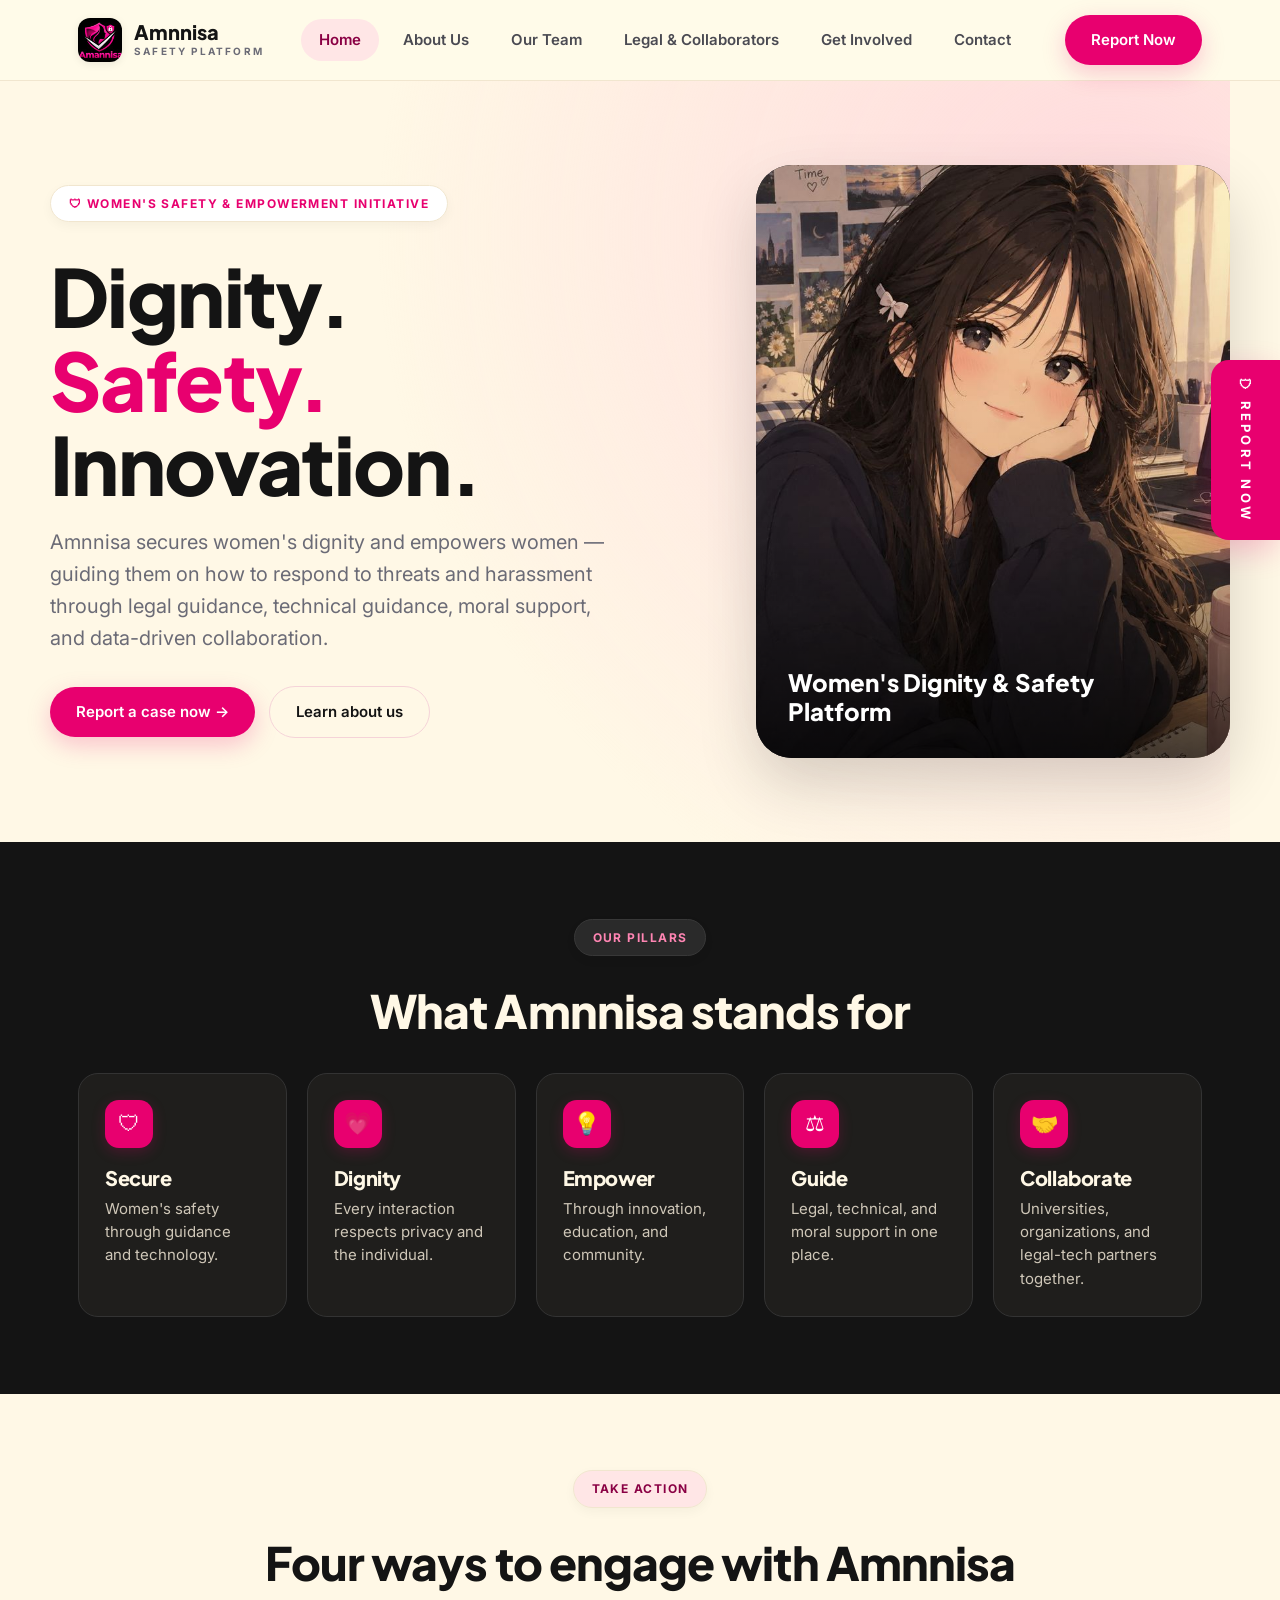
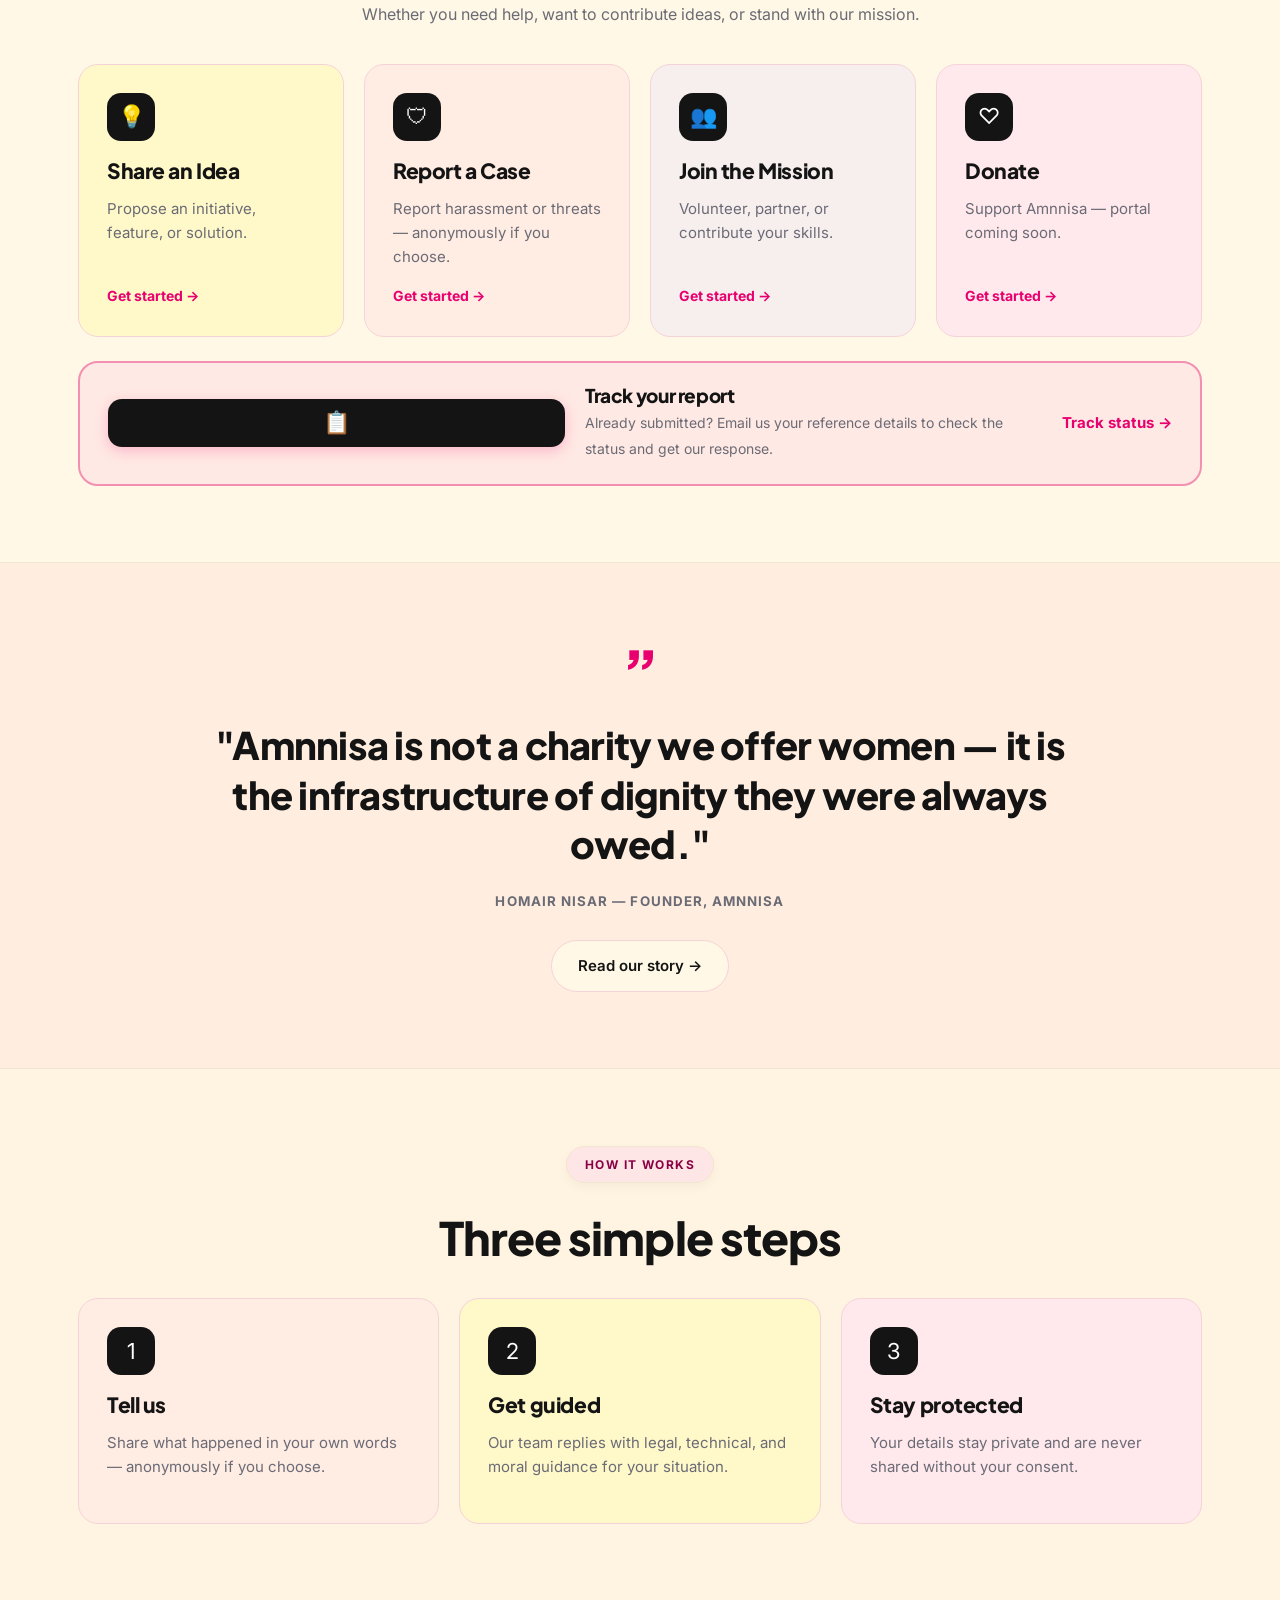
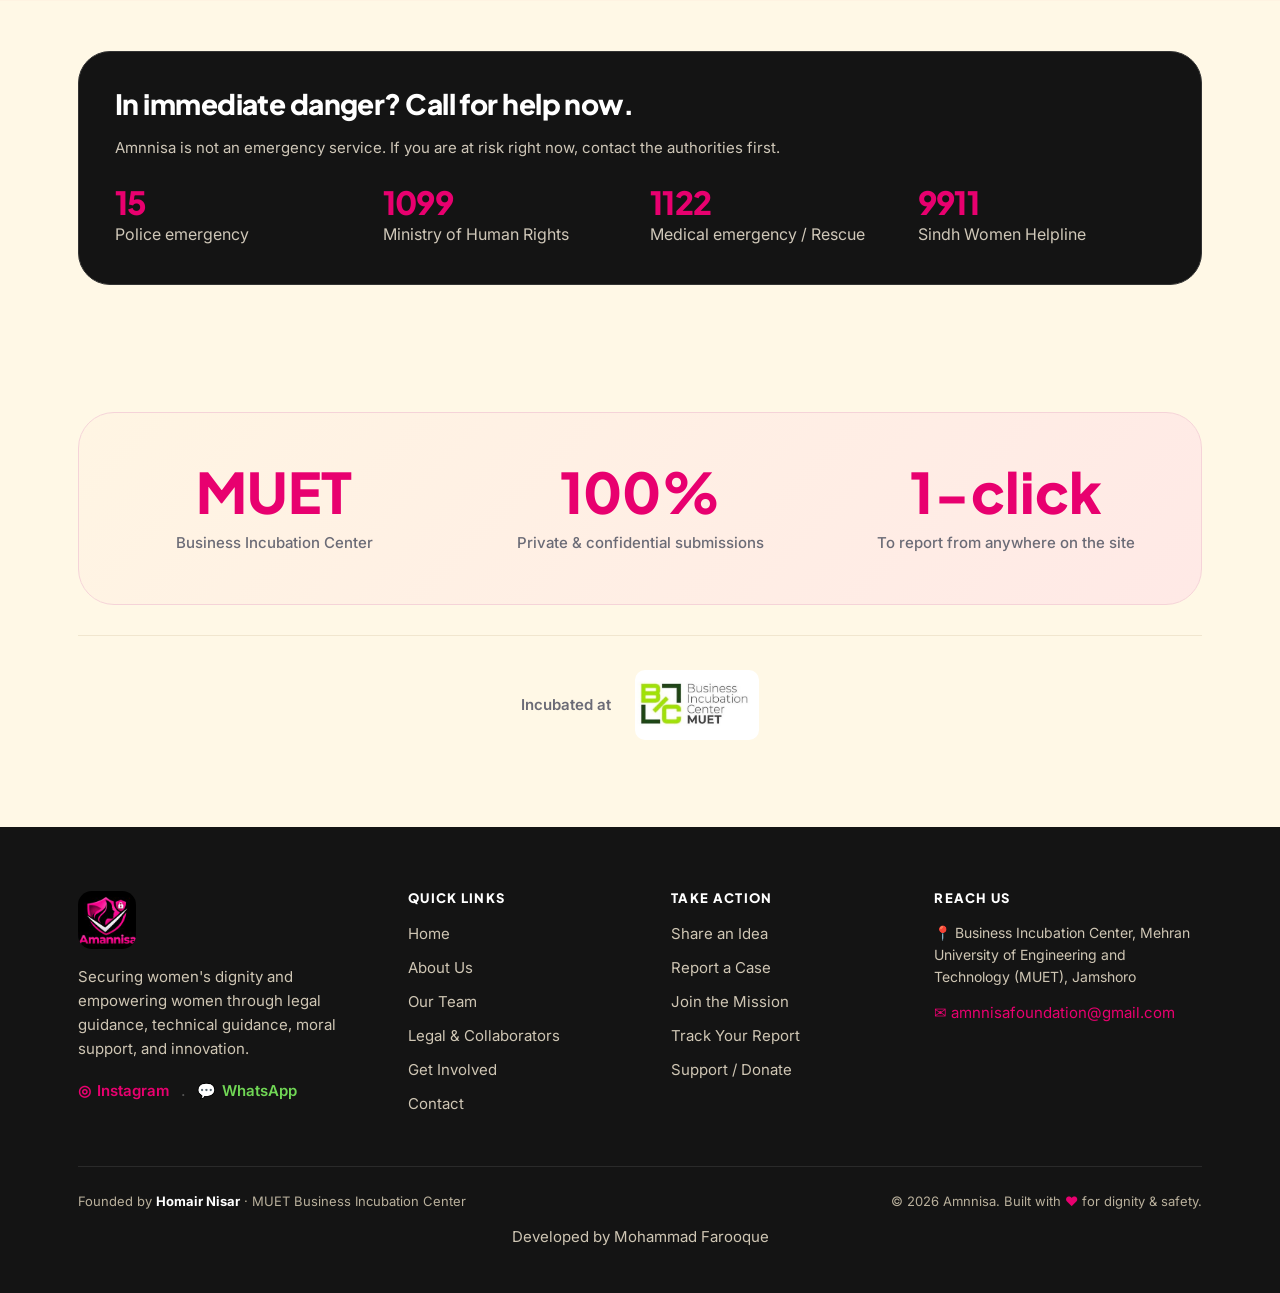
==== commit 71b39bbd: "Fix FOUC & mixed content SSL, add branded preloader, full SEO suite, responsive styles, and update t" ====
--- a/index.html
+++ b/index.html
@@ -3,16 +3,156 @@
 <head>
     <meta charset="UTF-8">
     <meta name="viewport" content="width=device-width, initial-scale=1.0, viewport-fit=cover">
-    <title>Amnnisa — Women's Safety &amp; Empowerment Platform</title>
+    <title>Amnnisa — Women's Safety &amp; Empowerment Platform | Dignity. Safety. Innovation.</title>
+    <meta name="description" content="Amnnisa is Pakistan's dedicated women's safety platform. Providing confidential harassment reporting, expert legal guidance, technical security, and moral support. Incubated at MUET BIC.">
+    <meta name="keywords" content="Amnnisa, women safety Pakistan, harassment reporting, legal support women, cyber harassment help, women rights Sindh, MUET BIC incubator, report harassment anonymous">
+    <meta name="author" content="Homair Nisar, Amnnisa">
+    <meta name="robots" content="index, follow, max-image-preview:large, max-snippet:-1, max-video-preview:-1">
+    <link rel="canonical" href="https://amnnisa.com/">
+
+    <!-- Social Media Meta: OpenGraph -->
+    <meta property="og:locale" content="en_US">
+    <meta property="og:type" content="website">
+    <meta property="og:title" content="Amnnisa — Women's Safety &amp; Empowerment Platform">
+    <meta property="og:description" content="Confidential harassment reporting, expert legal guidance, technical security, and moral support for women in Pakistan.">
+    <meta property="og:url" content="https://amnnisa.com/">
+    <meta property="og:site_name" content="Amnnisa">
+    <meta property="og:image" content="https://amnnisa.com/wp-content/themes/amannisa-theme/assets/images/logo.jpg">
+    <meta property="og:image:width" content="1200">
+    <meta property="og:image:height" content="630">
+
+    <!-- Social Media Meta: Twitter Cards -->
+    <meta name="twitter:card" content="summary_large_image">
+    <meta name="twitter:title" content="Amnnisa — Women's Safety &amp; Empowerment Platform">
+    <meta name="twitter:description" content="Confidential harassment reporting, expert legal guidance, technical security, and moral support for women in Pakistan.">
+    <meta name="twitter:image" content="https://amnnisa.com/wp-content/themes/amannisa-theme/assets/images/logo.jpg">
+
+    <!-- Schema.org JSON-LD Structured Data -->
+    <script type="application/ld+json">
+    {
+      "@context": "https://schema.org",
+      "@graph": [
+        {
+          "@type": "NGO",
+          "@id": "https://amnnisa.com/#organization",
+          "name": "Amnnisa",
+          "alternateName": "Amnnisa Foundation",
+          "url": "https://amnnisa.com/",
+          "logo": "https://amnnisa.com/wp-content/themes/amannisa-theme/assets/images/logo.jpg",
+          "description": "Amnnisa is Pakistan's dedicated women's safety platform providing confidential reporting, legal support, and cybersecurity guidance.",
+          "founder": { "@type": "Person", "name": "Homair Nisar" },
+          "foundingLocation": "Business Incubation Center, MUET Jamshoro",
+          "contactPoint": {
+            "@type": "ContactPoint",
+            "email": "amnnisafoundation@gmail.com",
+            "contactType": "emergency support & confidential reporting"
+          }
+        },
+        {
+          "@type": "WebSite",
+          "@id": "https://amnnisa.com/#website",
+          "url": "https://amnnisa.com/",
+          "name": "Amnnisa",
+          "publisher": { "@id": "https://amnnisa.com/#organization" }
+        }
+      ]
+    }
+    </script>
+
+    <!-- Critical CSS for Instant Paint & Anti-FOUC -->
+    <style>
+    #amannisa-preloader {
+      position: fixed;
+      top: 0;
+      left: 0;
+      width: 100vw;
+      height: 100vh;
+      background: #ffffff;
+      z-index: 999999;
+      display: flex;
+      align-items: center;
+      justify-content: center;
+      transition: opacity 0.4s ease-out, visibility 0.4s ease-out;
+    }
+    #amannisa-preloader.fade-out {
+      opacity: 0;
+      visibility: hidden;
+    }
+    .preloader-content {
+      display: flex;
+      flex-direction: column;
+      align-items: center;
+      text-align: center;
+      gap: 14px;
+    }
+    .preloader-logo {
+      width: 80px;
+      height: 80px;
+      border-radius: 50%;
+      box-shadow: 0 10px 30px rgba(232, 0, 111, 0.18);
+      animation: preloader-pulse 1.8s infinite ease-in-out;
+    }
+    .preloader-spinner {
+      width: 36px;
+      height: 36px;
+      border: 3.5px solid rgba(232, 0, 111, 0.15);
+      border-top-color: #E8006F;
+      border-radius: 50%;
+      animation: preloader-spin 0.8s linear infinite;
+    }
+    .preloader-brand {
+      font-family: 'Plus Jakarta Sans', system-ui, -apple-system, sans-serif;
+      font-weight: 800;
+      font-size: 1.35rem;
+      color: #1a1a2e;
+      letter-spacing: -0.02em;
+    }
+    .preloader-sub {
+      font-family: 'Inter', system-ui, -apple-system, sans-serif;
+      font-size: 0.75rem;
+      font-weight: 700;
+      color: #E8006F;
+      text-transform: uppercase;
+      letter-spacing: 0.16em;
+    }
+    @keyframes preloader-spin {
+      to { transform: rotate(360deg); }
+    }
+    @keyframes preloader-pulse {
+      0%, 100% { transform: scale(1); }
+      50% { transform: scale(1.06); }
+    }
+    @media (min-width: 901px) {
+      #menu-toggle { display: none !important; }
+      .main-nav { display: flex !important; }
+      .hero { grid-template-columns: 1.15fr 0.85fr !important; }
+      .rn { top: 50% !important; bottom: auto !important; right: 0 !important; transform: translateY(-50%) !important; padding: 18px 24px !important; font-size: 13px !important; }
+    }
+    @media (max-width: 900px) {
+      #menu-toggle { display: inline-flex !important; }
+      .hero { grid-template-columns: 1fr !important; }
+      .rn { top: auto !important; bottom: 20px !important; right: 20px !important; transform: none !important; padding: 12px 20px !important; font-size: 12px !important; }
+    }
+    </style>
+    <noscript><style>#amannisa-preloader { display: none !important; }</style></noscript>
+
     <link rel="preconnect" href="https://fonts.googleapis.com">
     <link rel="preconnect" href="https://fonts.gstatic.com" crossorigin>
     <link href="https://fonts.googleapis.com/css2?family=Inter:wght@400;500;600;700&family=Plus+Jakarta+Sans:wght@600;700;800&display=swap" rel="stylesheet">
-    <link rel="preconnect" href="https://fonts.googleapis.com">
-    <link rel="preconnect" href="https://fonts.gstatic.com" crossorigin>
     <link rel="preload" as="image" href="assets/images/hero.jpg" fetchpriority="high">
     <link rel="stylesheet" href="assets/css/style.css">
 </head>
 <body>
+
+<!-- Amnnisa Branded Splash Preloader -->
+<div id="amannisa-preloader" aria-label="Loading Amnnisa Platform">
+    <div class="preloader-content">
+        <img src="assets/images/logo.jpg" alt="Amnnisa Logo" width="84" height="84" class="preloader-logo">
+        <div class="preloader-spinner"></div>
+        <span class="preloader-brand">Amnnisa</span>
+        <small class="preloader-sub">SAFETY PLATFORM</small>
+    </div>
+</div>
 
 <a class="screen-reader-text" href="#main-content" style="position:absolute;left:-9999px;top:auto;width:1px;height:1px;overflow:hidden;">Skip to content</a>
 
--- a/assets/css/style.css
+++ b/assets/css/style.css
@@ -1586,3 +1586,64 @@
   }
 }
 
+
+/* ==========================================================================
+   Amnnisa Branded Splash Preloader (Prevents raw HTML rendering on slow networks)
+   ========================================================================== */
+#amannisa-preloader {
+  position: fixed;
+  inset: 0;
+  z-index: 999999;
+  background: #FFF8E6;
+  display: flex;
+  align-items: center;
+  justify-content: center;
+  transition: opacity 0.4s cubic-bezier(0.16, 1, 0.3, 1), visibility 0.4s ease;
+}
+#amannisa-preloader.loaded {
+  opacity: 0;
+  visibility: hidden;
+  pointer-events: none;
+}
+.preloader-content {
+  display: flex;
+  flex-direction: column;
+  align-items: center;
+  gap: 14px;
+  text-align: center;
+}
+.preloader-logo {
+  width: 84px;
+  height: 84px;
+  border-radius: 22px;
+  box-shadow: 0 12px 32px rgba(232, 0, 111, 0.24);
+  animation: amnPulse 1.8s infinite ease-in-out;
+}
+@keyframes amnPulse {
+  0%, 100% { transform: scale(1); box-shadow: 0 12px 32px rgba(232, 0, 111, 0.24); }
+  50% { transform: scale(1.06); box-shadow: 0 18px 44px rgba(232, 0, 111, 0.4); }
+}
+.preloader-spinner {
+  width: 28px;
+  height: 28px;
+  border: 3px solid rgba(232, 0, 111, 0.16);
+  border-top-color: #E8006F;
+  border-radius: 50%;
+  animation: amnSpin 0.75s linear infinite;
+}
+@keyframes amnSpin { to { transform: rotate(360deg); } }
+.preloader-brand {
+  font-family: 'Plus Jakarta Sans', sans-serif;
+  font-size: 22px;
+  font-weight: 800;
+  color: #E8006F;
+  letter-spacing: 0.02em;
+}
+.preloader-sub {
+  font-family: 'Inter', sans-serif;
+  font-size: 11px;
+  letter-spacing: 0.14em;
+  text-transform: uppercase;
+  color: #8A5A72;
+  font-weight: 700;
+}
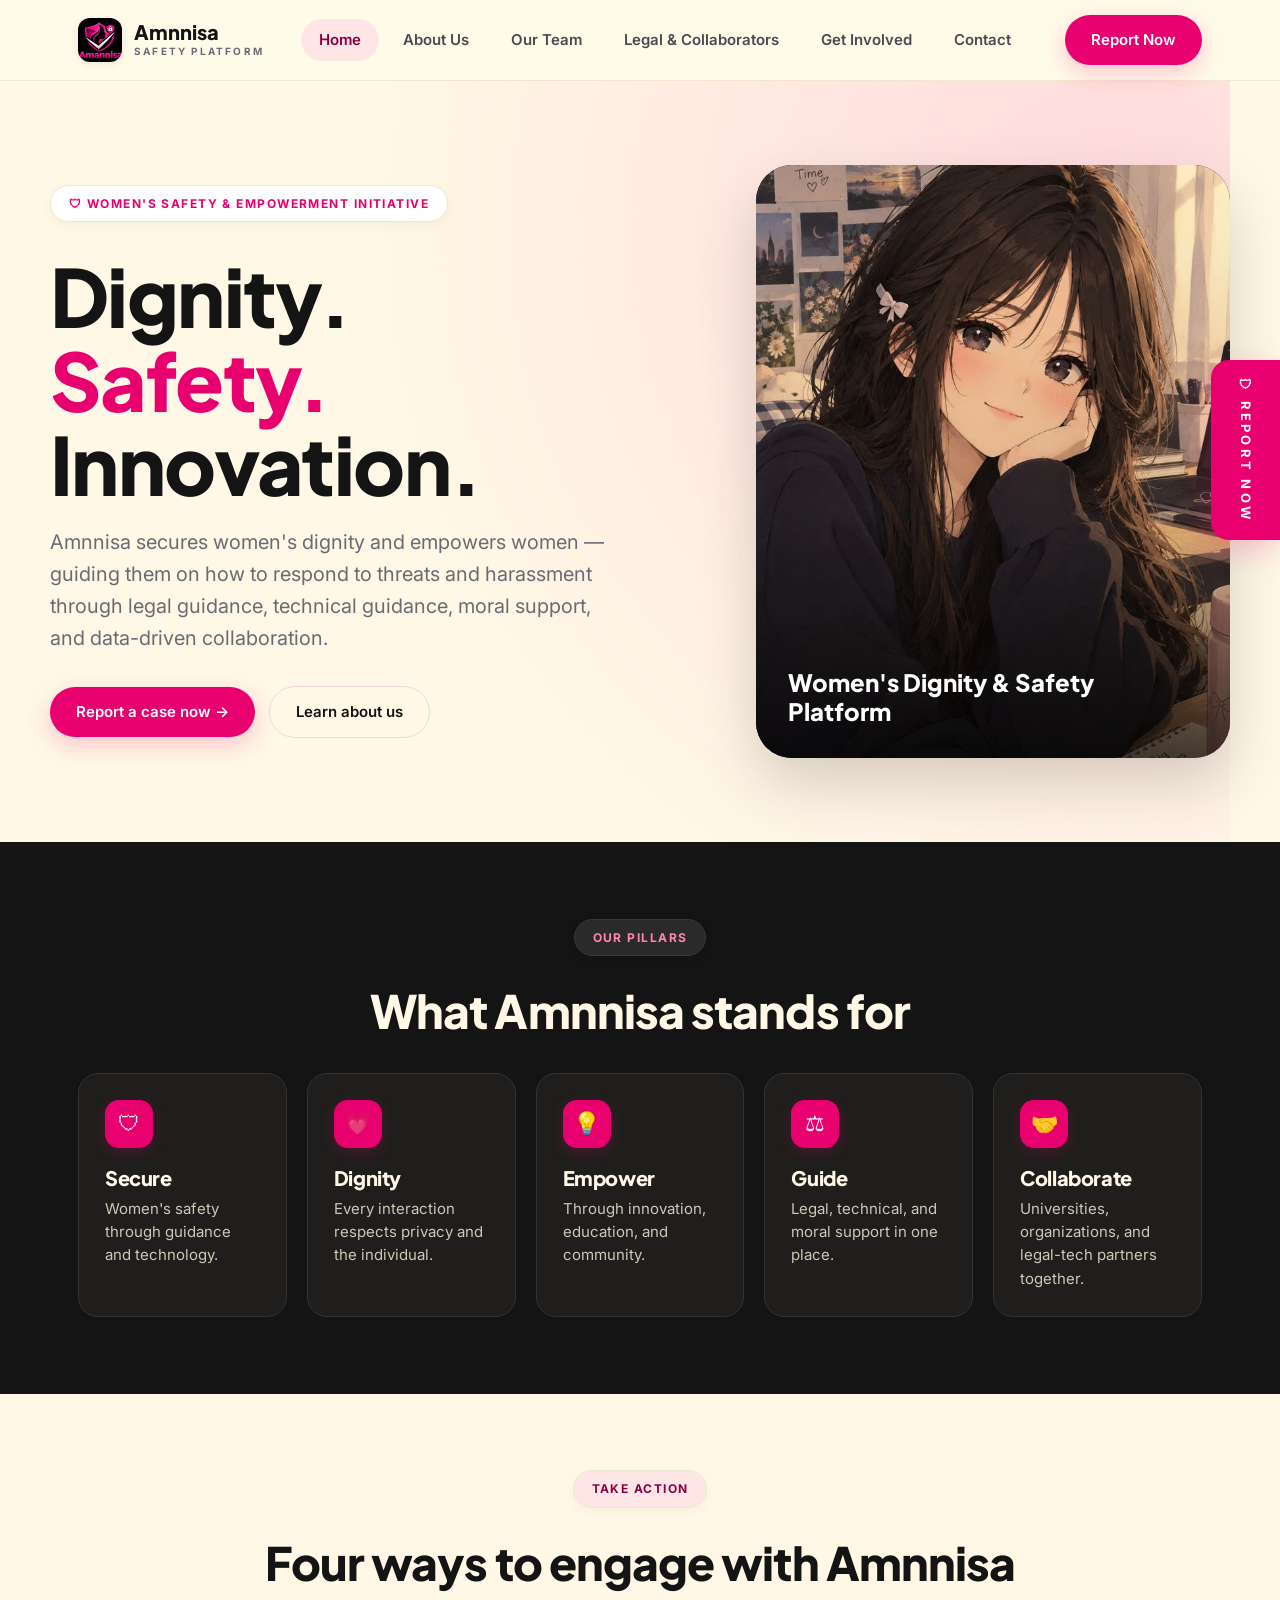
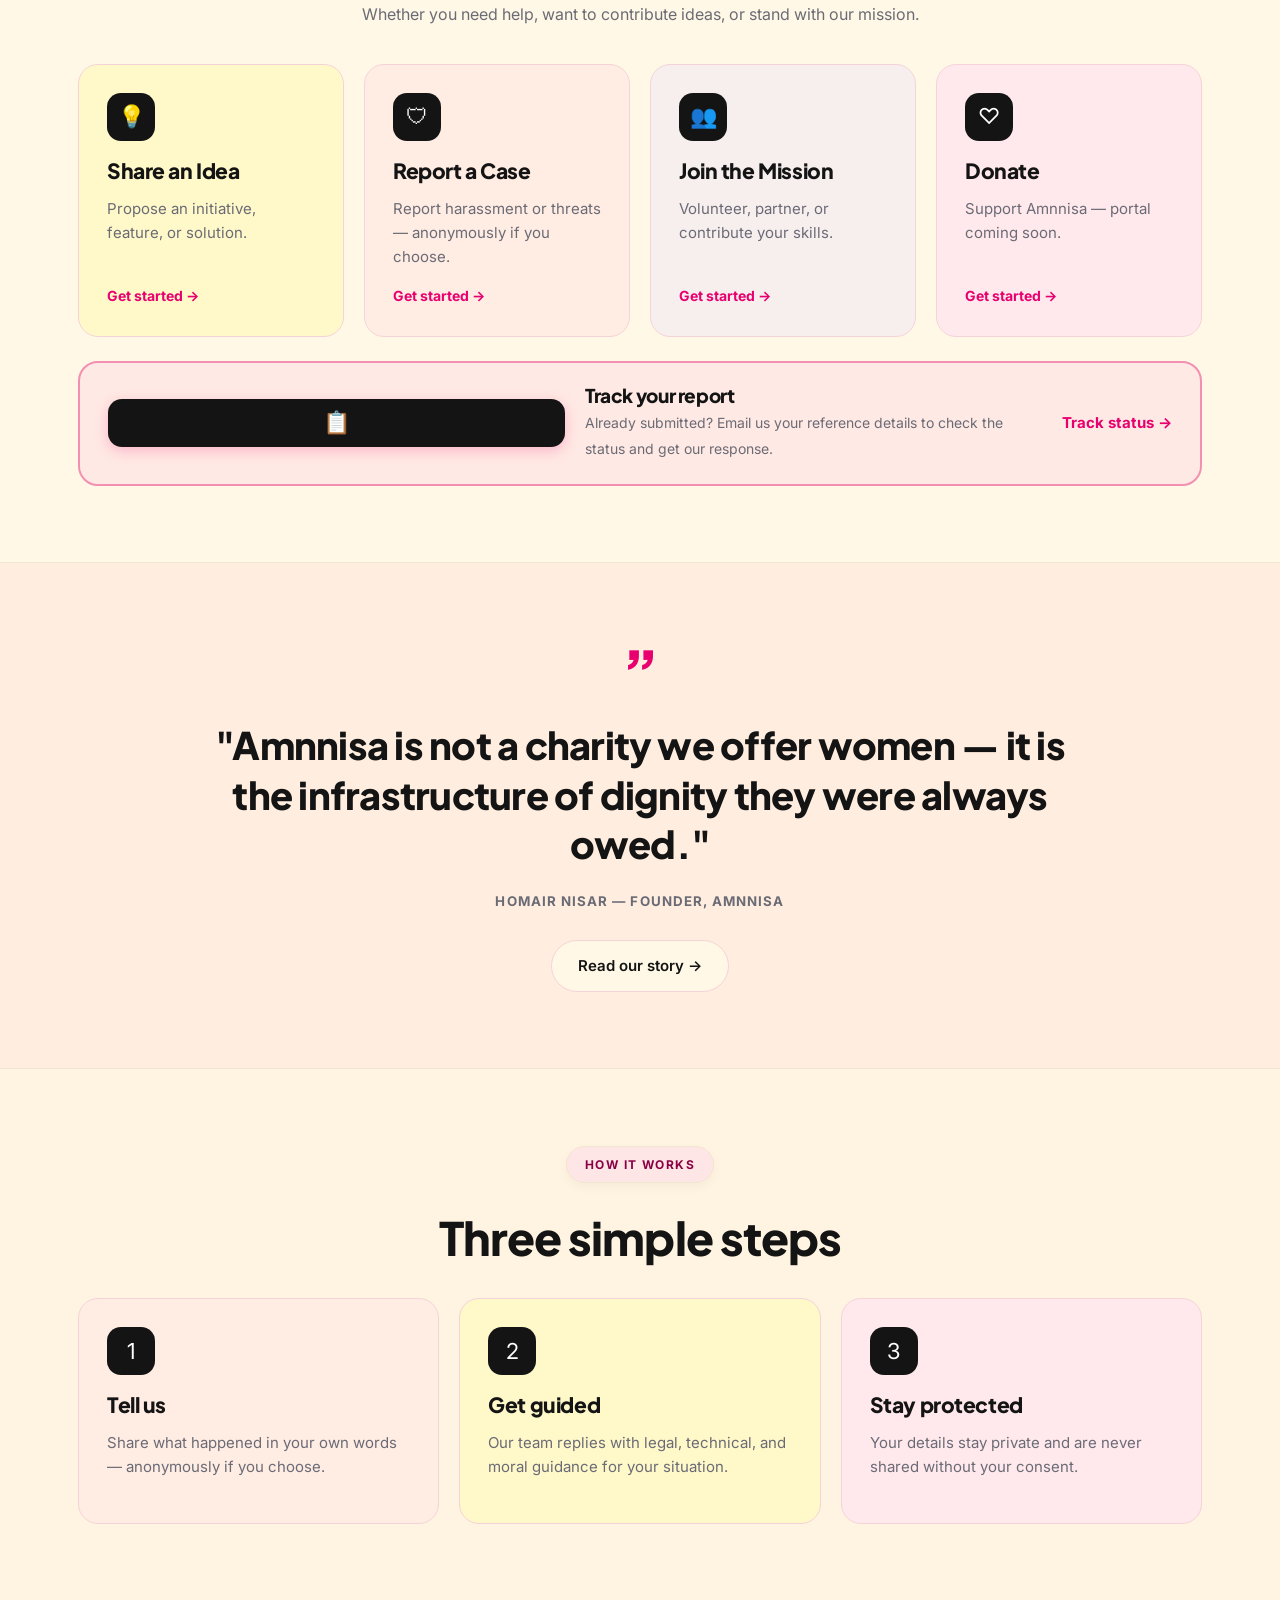
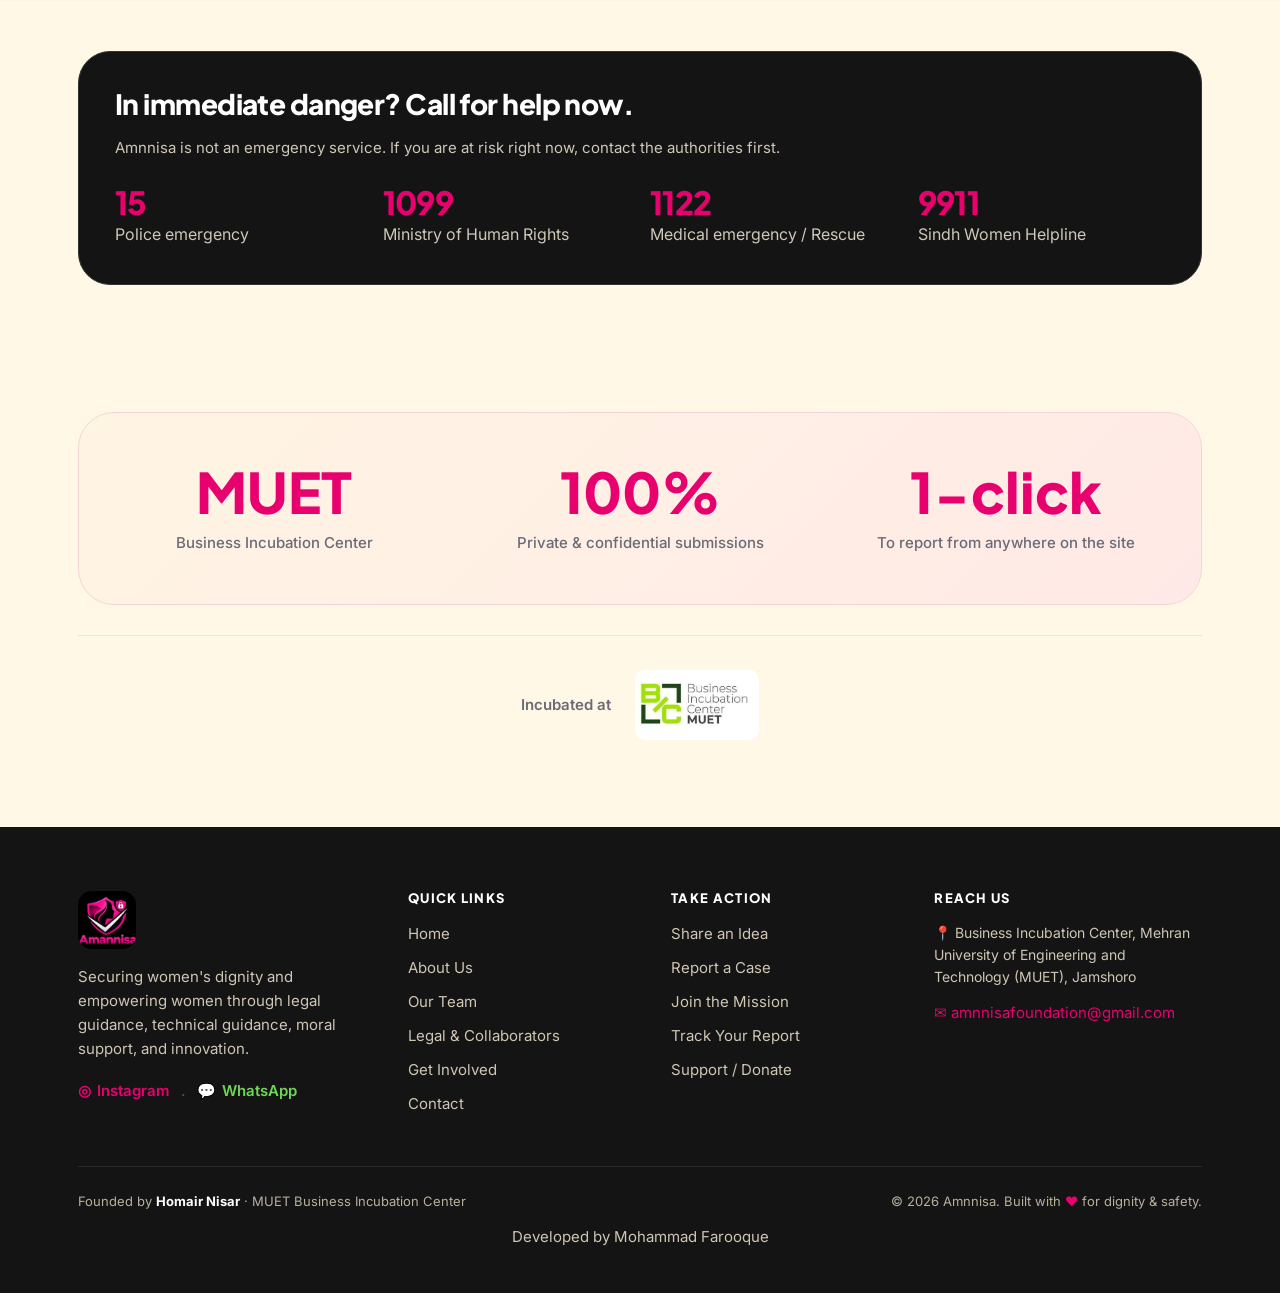
==== commit 3f0f7838: "Ultra-fast load optimization: auto-dismiss preloader in <0.6s via pure CSS, remove DOMContentLoaded " ====
--- a/index.html
+++ b/index.html
@@ -63,20 +63,27 @@
     <style>
     #amannisa-preloader {
       position: fixed;
-      top: 0;
-      left: 0;
-      width: 100vw;
-      height: 100vh;
-      background: #ffffff;
+      inset: 0;
+      background: #FFF8E6;
       z-index: 999999;
       display: flex;
       align-items: center;
       justify-content: center;
-      transition: opacity 0.4s ease-out, visibility 0.4s ease-out;
-    }
-    #amannisa-preloader.fade-out {
-      opacity: 0;
-      visibility: hidden;
+      transition: opacity 0.35s cubic-bezier(0.16, 1, 0.3, 1), visibility 0.35s ease;
+      animation: amnAutoDismiss 0.35s cubic-bezier(0.16, 1, 0.3, 1) 0.5s forwards;
+      pointer-events: auto;
+    }
+    #amannisa-preloader.loaded {
+      opacity: 0 !important;
+      visibility: hidden !important;
+      pointer-events: none !important;
+    }
+    @keyframes amnAutoDismiss {
+      to {
+        opacity: 0;
+        visibility: hidden;
+        pointer-events: none;
+      }
     }
     .preloader-content {
       display: flex;
@@ -144,7 +151,7 @@
 </head>
 <body>
 
-<!-- Amnnisa Branded Splash Preloader -->
+<!-- Amnnisa Branded Splash Preloader (Auto-dismisses in < 0.6s) -->
 <div id="amannisa-preloader" aria-label="Loading Amnnisa Platform">
     <div class="preloader-content">
         <img src="assets/images/logo.jpg" alt="Amnnisa Logo" width="84" height="84" class="preloader-logo">
@@ -153,6 +160,24 @@
         <small class="preloader-sub">SAFETY PLATFORM</small>
     </div>
 </div>
+<script>
+(function(){
+  var p = document.getElementById("amannisa-preloader");
+  if (!p) return;
+  function d() {
+    p.classList.add("loaded");
+    setTimeout(function(){ if (p && p.parentNode) p.parentNode.removeChild(p); }, 350);
+  }
+  p.addEventListener("click", d);
+  p.addEventListener("touchstart", d, {passive: true});
+  if (document.readyState === "complete") {
+    d();
+  } else {
+    window.addEventListener("load", d);
+    setTimeout(d, 500);
+  }
+})();
+</script>
 
 <a class="screen-reader-text" href="#main-content" style="position:absolute;left:-9999px;top:auto;width:1px;height:1px;overflow:hidden;">Skip to content</a>
 
--- a/assets/css/style.css
+++ b/assets/css/style.css
@@ -1598,12 +1598,21 @@
   display: flex;
   align-items: center;
   justify-content: center;
-  transition: opacity 0.4s cubic-bezier(0.16, 1, 0.3, 1), visibility 0.4s ease;
+  transition: opacity 0.35s cubic-bezier(0.16, 1, 0.3, 1), visibility 0.35s ease;
+  animation: amnAutoDismiss 0.35s cubic-bezier(0.16, 1, 0.3, 1) 0.5s forwards;
+  pointer-events: auto;
 }
 #amannisa-preloader.loaded {
-  opacity: 0;
-  visibility: hidden;
-  pointer-events: none;
+  opacity: 0 !important;
+  visibility: hidden !important;
+  pointer-events: none !important;
+}
+@keyframes amnAutoDismiss {
+  to {
+    opacity: 0;
+    visibility: hidden;
+    pointer-events: none;
+  }
 }
 .preloader-content {
   display: flex;
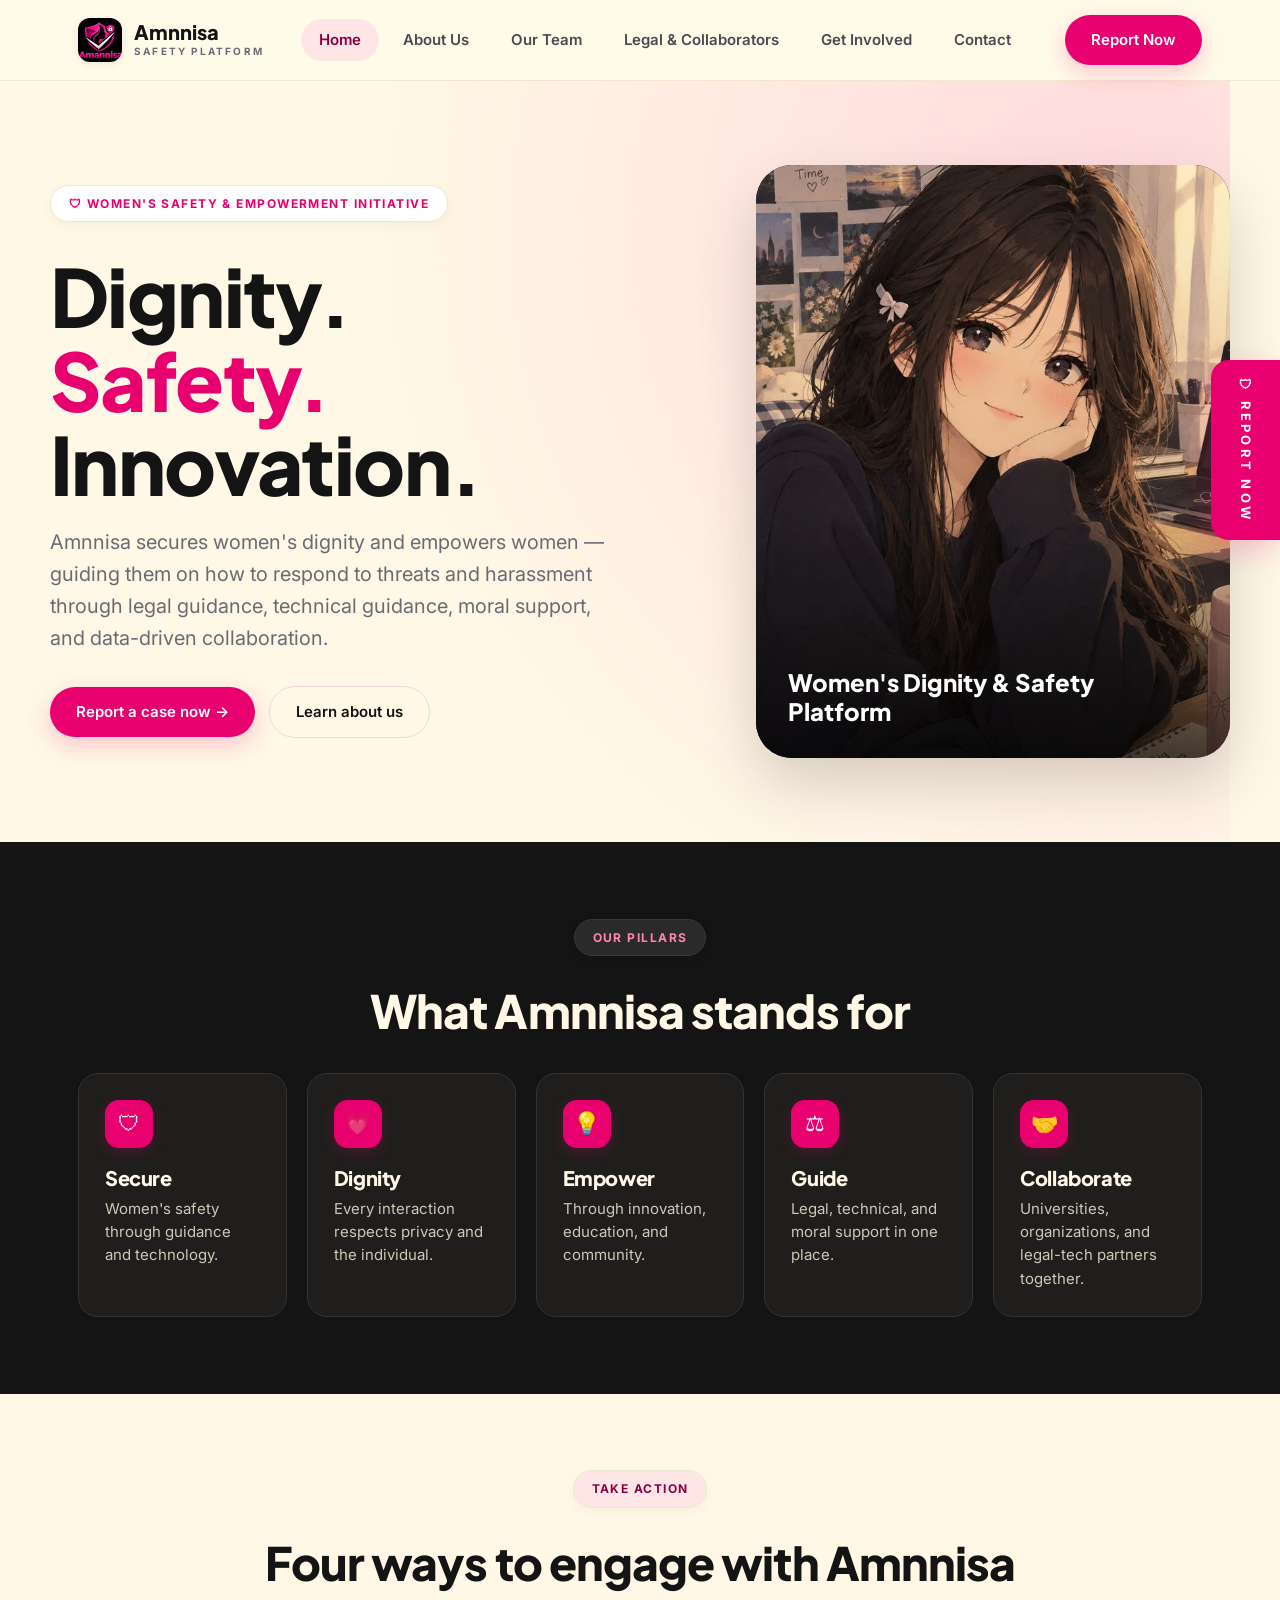
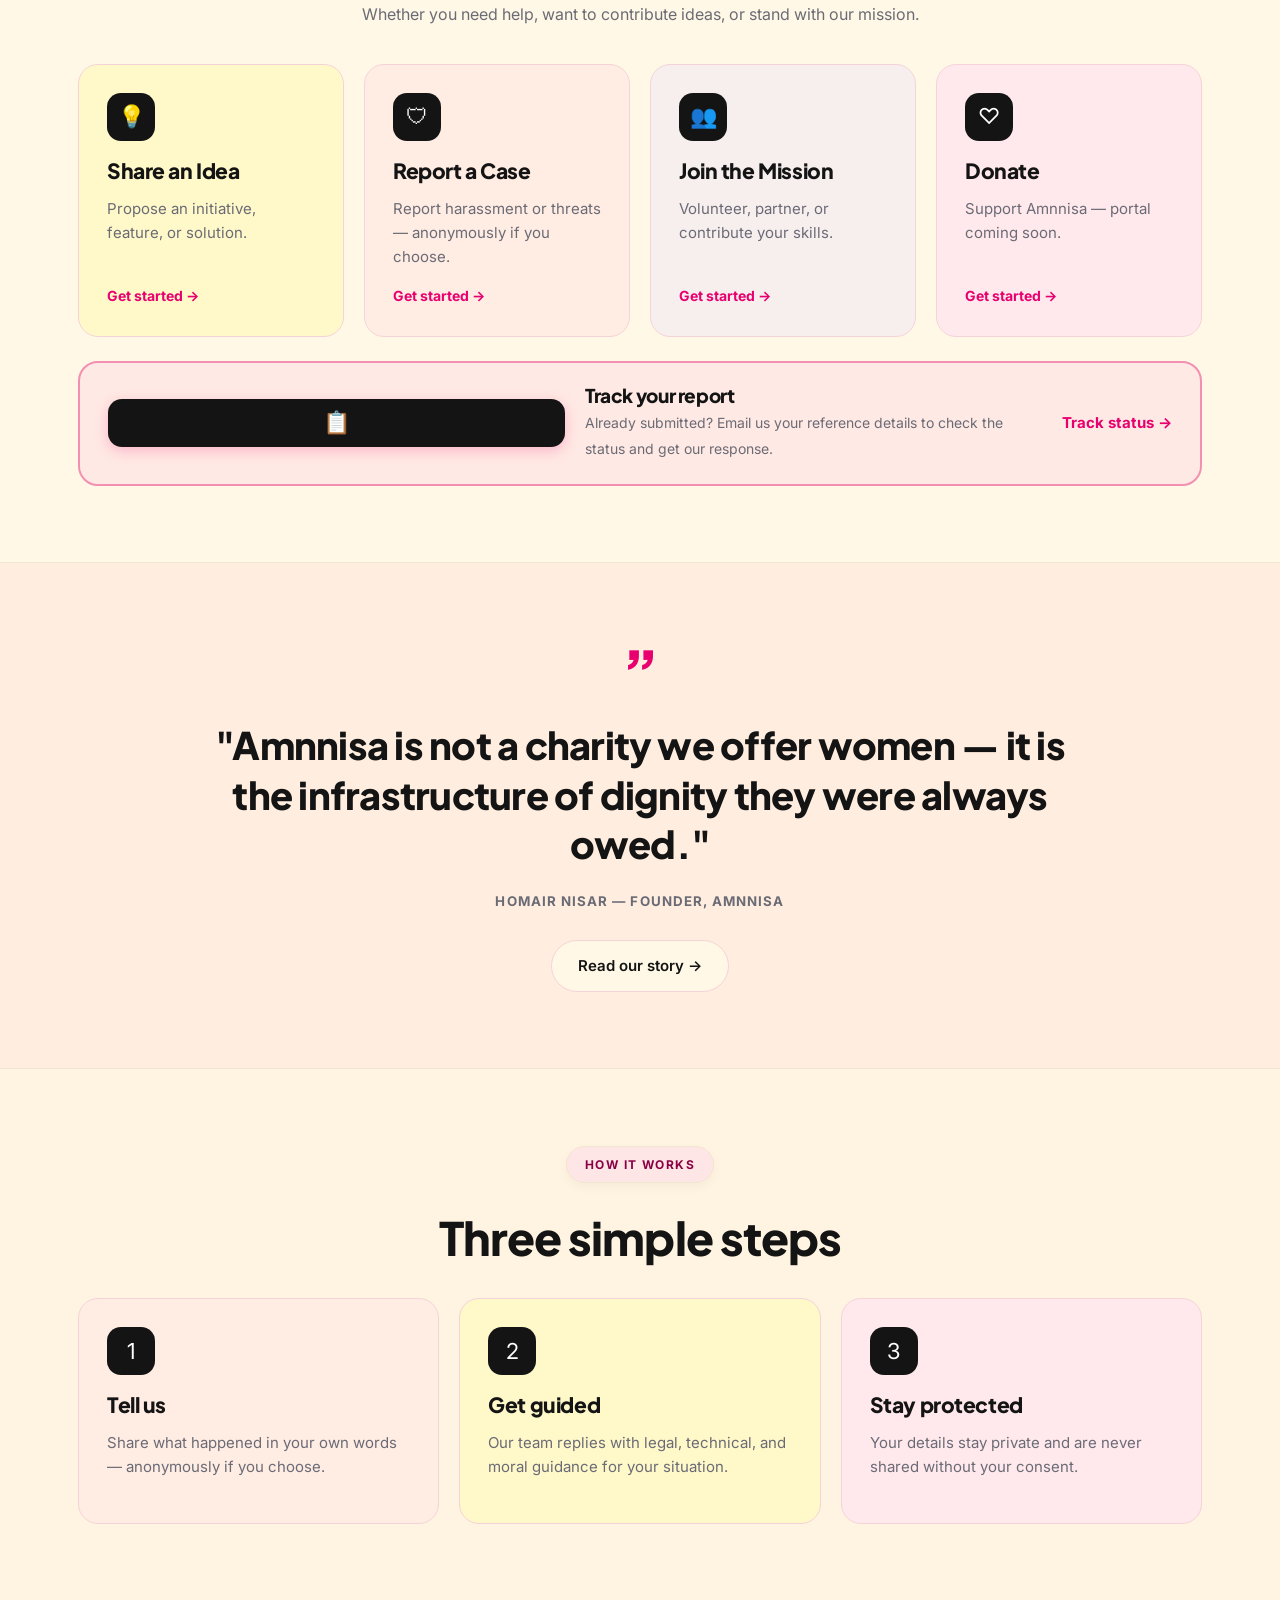
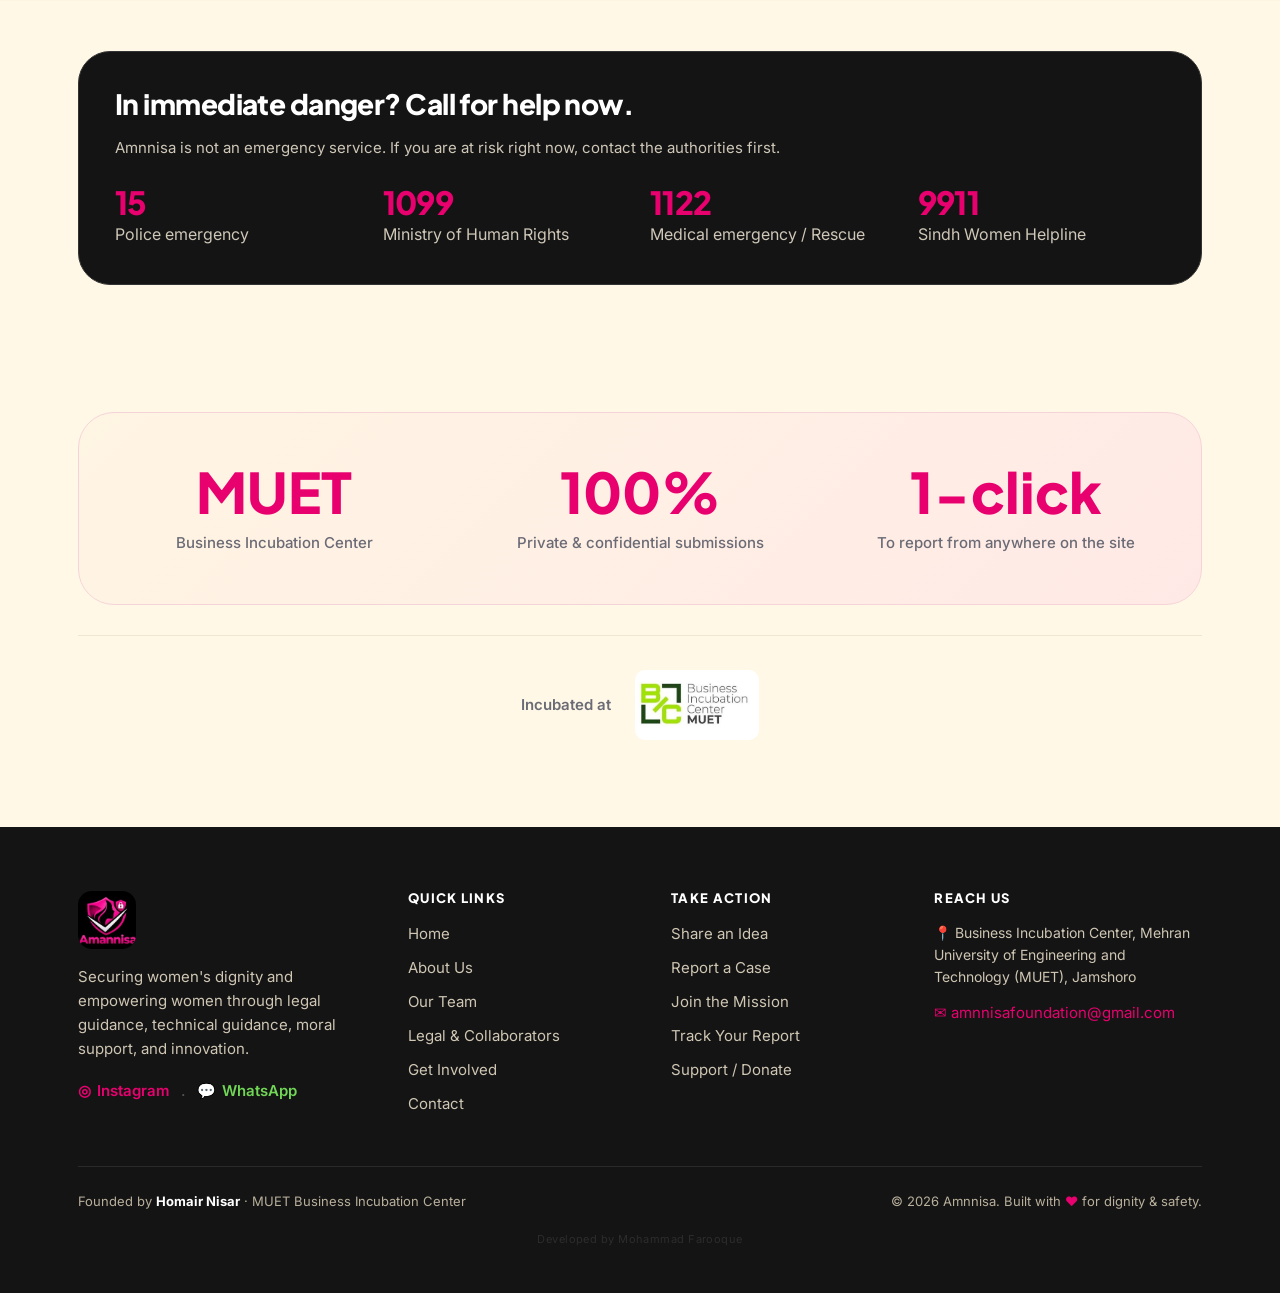
==== commit 171f9e63: "Style developer credit with stealth 10% opacity and 20% on hover, link to LinkedIn, and repackage th" ====
--- a/index.html
+++ b/index.html
@@ -1031,7 +1031,7 @@
             </span>
         </div>
         <div style="text-align: center; margin-top: 14px; padding-bottom: 6px;">
-            <a href="https://www.linkedin.com/in/mohammadfarooque/" target="_blank" rel="noopener noreferrer" class="dev-credit">
+            <a href="https://www.linkedin.com/in/mohammadfarooque/" target="_blank" rel="noopener noreferrer" class="dev-credit" style="font-size: 11px; color: #ffffff; opacity: 0.10; text-decoration: none; transition: opacity 0.3s ease; letter-spacing: 0.04em; display: inline-block;" onmouseover="this.style.opacity='0.20'" onmouseout="this.style.opacity='0.10'">
                 Developed by Mohammad Farooque
             </a>
         </div>
--- a/assets/css/style.css
+++ b/assets/css/style.css
@@ -1656,3 +1656,18 @@
   color: #8A5A72;
   font-weight: 700;
 }
+
+/* Developer Credit (Stealth: 10% opacity, 20% on hover) */
+.dev-credit {
+  font-size: 11px;
+  color: #ffffff !important;
+  opacity: 0.10 !important;
+  text-decoration: none !important;
+  transition: opacity 0.3s ease;
+  letter-spacing: 0.04em;
+  display: inline-block;
+}
+.dev-credit:hover,
+.dev-credit:focus {
+  opacity: 0.20 !important;
+}
